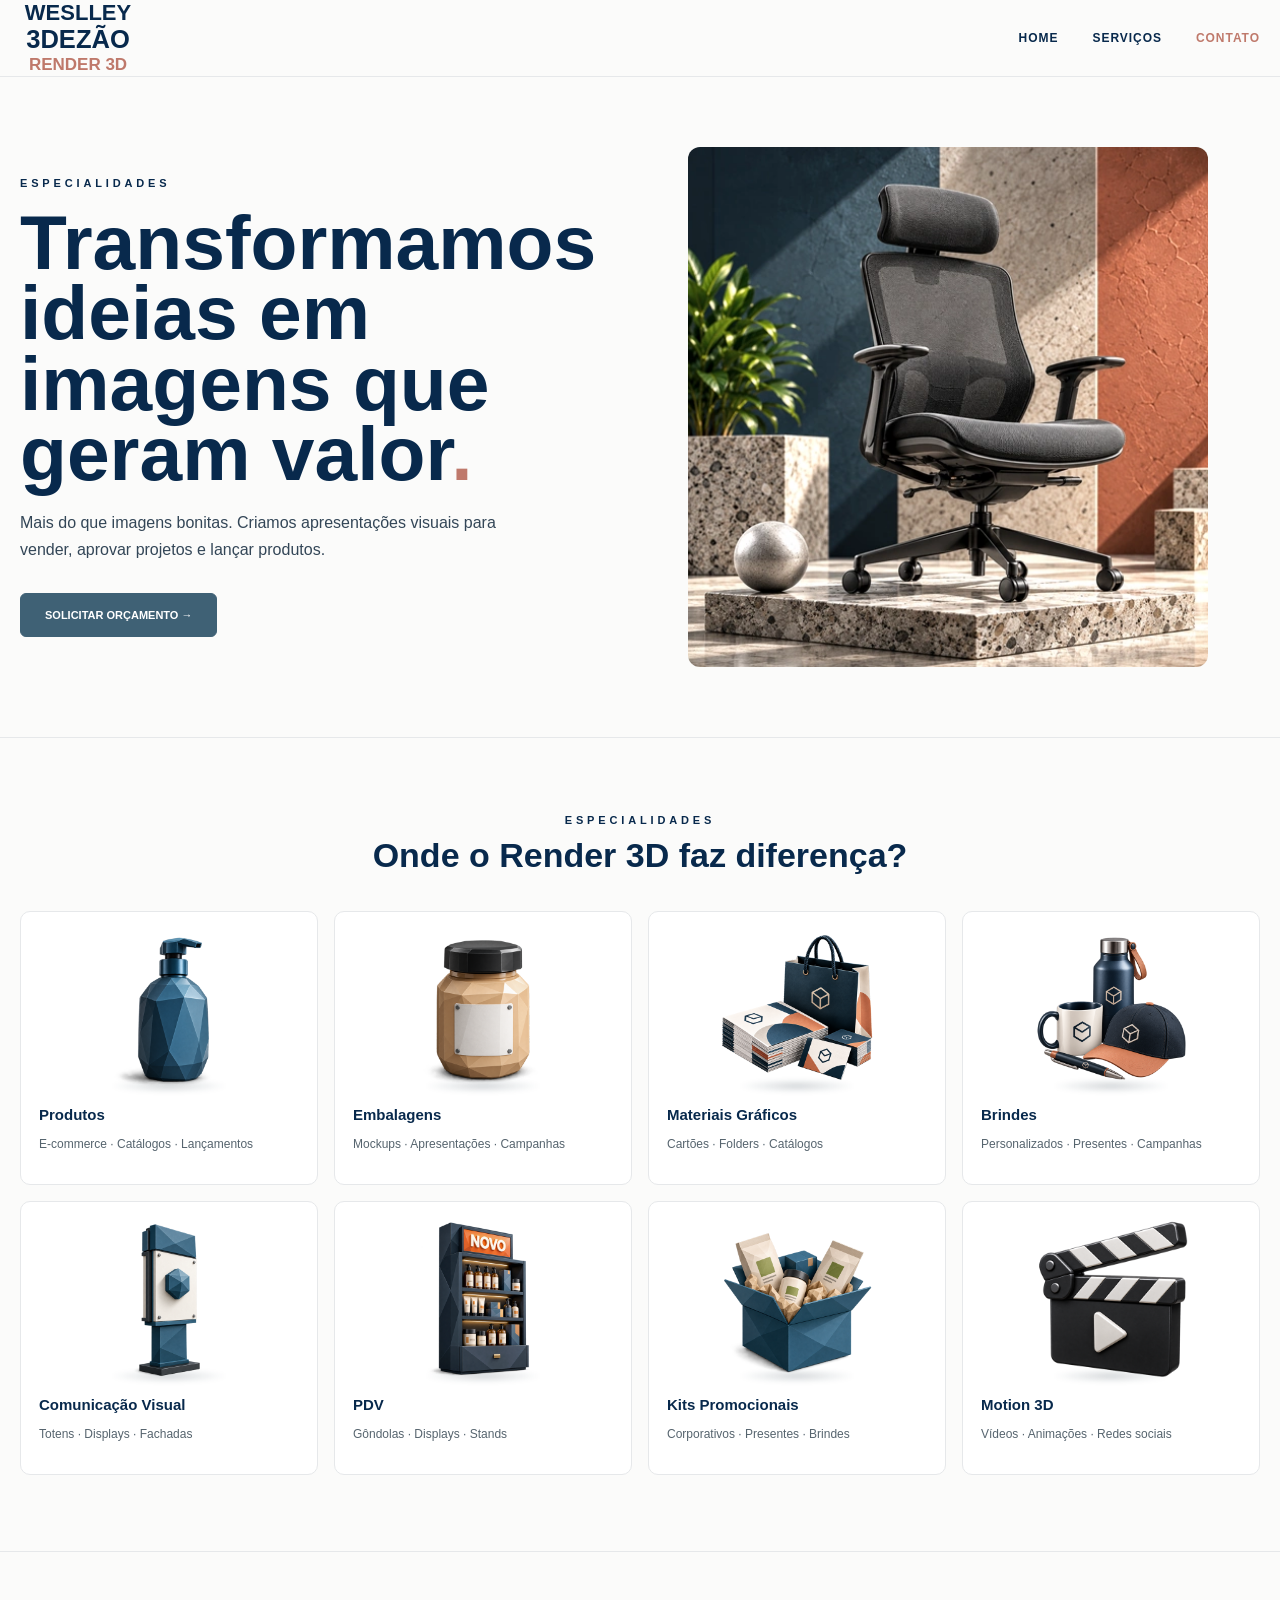
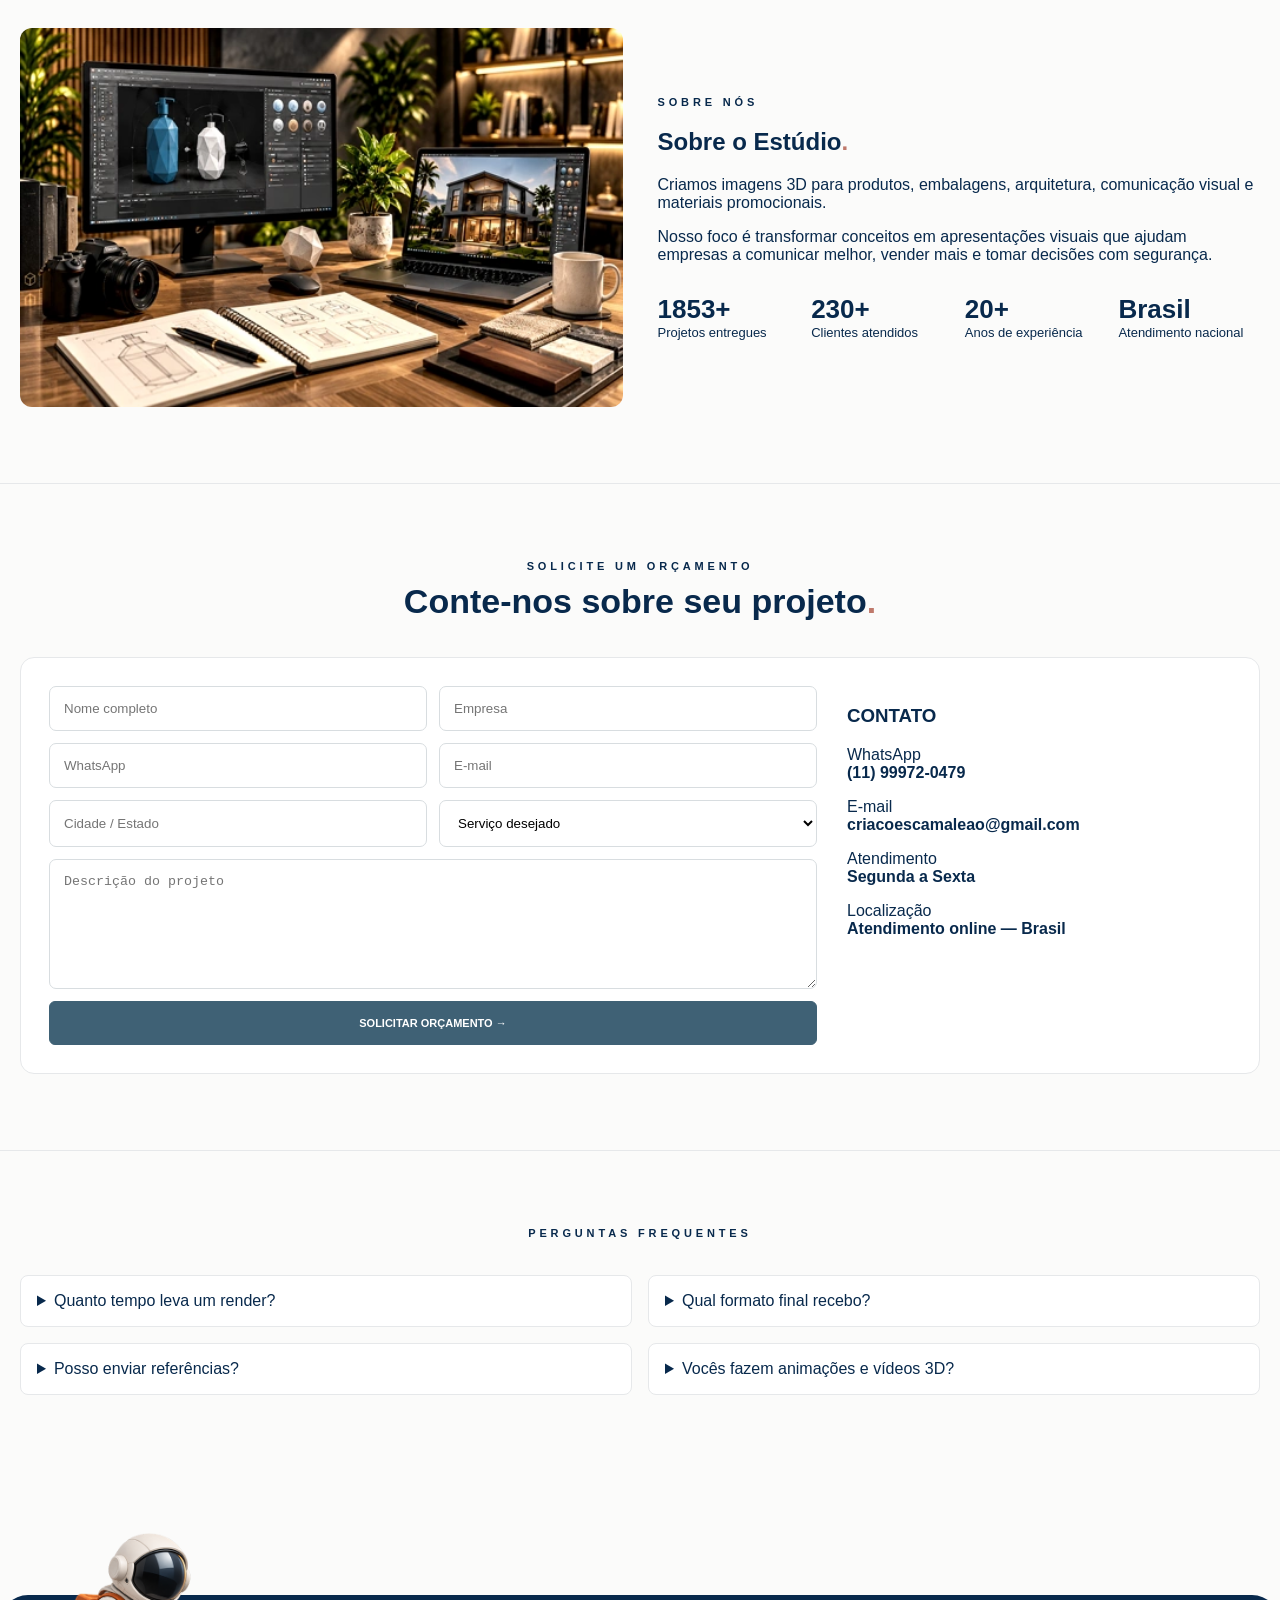
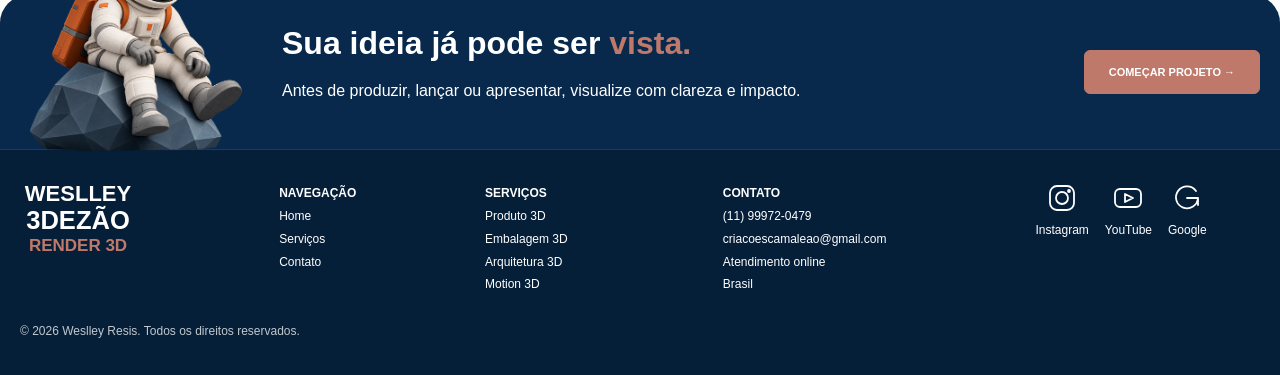
==== contato.html @ 86fa0afd "Publicação inicial - Site Weslley 3Dezão Render 3D" ====
<!doctype html><html lang='pt-BR'><head><meta charset='utf-8'><meta name='viewport' content='width=device-width,initial-scale=1'><title>Contato — Weslley 3Dezão</title><meta name='description' content='Entre em contato com o estúdio Weslley 3Dezão para solicitar orçamento e desenvolver seu projeto de visualização e render 3D.'><link rel='stylesheet' href='styles.css?v=rodape-textos-20261002'></head><body class='contact-page'><header class='header'><div class='container nav'><a class='brand' href='index.html'><span class='brand-name'>WESLLEY</span><span class='brand-name'>3DEZÃO</span><small>RENDER 3D</small></a><nav class='links'><a href='index.html'>HOME</a><a href='servicos.html'>SERVIÇOS</a><a class='active' href='contato.html'>CONTATO</a></nav></div></header><main><div class='container hero'><div><div class='eyebrow'>ESPECIALIDADES</div><h1>Transformamos ideias em imagens que geram valor<span class='accent'>.</span></h1><p>Mais do que imagens bonitas. Criamos apresentações visuais para vender, aprovar projetos e lançar produtos.</p><div class='buttons'><a class='btn primary' href='#orcamento'>SOLICITAR ORÇAMENTO →</a></div></div><div class='home-hero-image home-slideshow'><img src='assets/web/contato-cadeira.webp' width='512' height='512' alt='Render de cadeira ergonômica em estúdio' fetchpriority='high'><img src='assets/web/contato-cosmeticos.webp' width='512' height='512' alt='Composição de embalagens de cosméticos' aria-hidden='true'></div></div>
<section><div class='container'><div class='section-head'><div class='eyebrow'>ESPECIALIDADES</div><h2>Onde o Render 3D faz diferença?</h2></div><div class="grid specialties"><div class="card"><button class="service-icon-trigger" type="button" aria-label="Sobre Produtos" data-service-tip="Visualização 3D de produtos para apresentar design, materiais e detalhes antes ou depois da fabricação."><img src="assets/web/especialidades/produtos.webp" alt="" width="512" height="512" loading="lazy" decoding="async"></button><h3>Produtos</h3><p>E-commerce · Catálogos · Lançamentos</p></div><div class="card"><button class="service-icon-trigger" type="button" aria-label="Sobre Embalagens" data-service-tip="Renders realistas de caixas, frascos, rótulos e embalagens para apresentação, aprovação e divulgação."><img src="assets/web/especialidades/embalagens.webp" alt="" width="512" height="512" loading="lazy" decoding="async"></button><h3>Embalagens</h3><p>Mockups · Apresentações · Campanhas</p></div><div class="card"><button class="service-icon-trigger" type="button" aria-label="Sobre Materiais Gráficos" data-service-tip="Visualização 3D de cartões, folders, catálogos e impressos para apresentar acabamento, formato e aplicação."><img src="assets/web/especialidades/materiais-graficos.webp" alt="" width="512" height="512" loading="lazy" decoding="async"></button><h3>Materiais Gráficos</h3><p>Cartões · Folders · Catálogos</p></div><div class="card"><button class="service-icon-trigger" type="button" aria-label="Sobre Brindes" data-service-tip="Renders de brindes personalizados para visualizar produtos, personalizações e conjuntos promocionais antes da produção."><img src="assets/web/especialidades/brindes.webp" alt="" width="512" height="512" loading="lazy" decoding="async"></button><h3>Brindes</h3><p>Personalizados · Presentes · Campanhas</p></div><div class="card"><button class="service-icon-trigger" type="button" aria-label="Sobre Comunicação Visual" data-service-tip="Simulação 3D de fachadas, totens, displays e sinalização para visualizar sua aplicação no ambiente."><img src="assets/web/especialidades/comunicacao-visual.webp" alt="" width="512" height="512" loading="lazy" decoding="async"></button><h3>Comunicação Visual</h3><p>Totens · Displays · Fachadas</p></div><div class="card"><button class="service-icon-trigger" type="button" aria-label="Sobre PDV" data-service-tip="Visualização de displays, gôndolas e materiais promocionais aplicados ao ponto de venda."><img src="assets/web/especialidades/pdv.webp" alt="" width="512" height="512" loading="lazy" decoding="async"></button><h3>PDV</h3><p>Gôndolas · Displays · Stands</p></div><div class="card"><button class="service-icon-trigger" type="button" aria-label="Sobre Kits Promocionais" data-service-tip="Renders de kits e conjuntos de produtos para campanhas, presentes corporativos e ações promocionais."><img src="assets/web/especialidades/kits-promocionais.webp" alt="" width="512" height="512" loading="lazy" decoding="async"></button><h3>Kits Promocionais</h3><p>Corporativos · Presentes · Brindes</p></div><div class="card"><button class="service-icon-trigger" type="button" aria-label="Sobre Motion 3D" data-service-tip="Animações 3D para apresentar produtos, processos e ideias com movimento, ritmo e impacto visual."><img src="assets/web/especialidades/motion.webp" alt="" width="512" height="444" loading="lazy" decoding="async"></button><h3>Motion 3D</h3><p>Vídeos · Animações · Redes sociais</p></div></div></div></section>
<section id='sobre'><div class='container about'><img class='studio-photo' src='assets/web/estudio-criativo.webp' width='512' height='322' alt='Estúdio criativo com projetos 3D de produtos e arquitetura nas telas' loading="lazy" decoding="async"><div><div class='eyebrow'>SOBRE NÓS</div><h2>Sobre o Estúdio<span class='accent'>.</span></h2><p>Criamos imagens 3D para produtos, embalagens, arquitetura, comunicação visual e materiais promocionais.</p><p>Nosso foco é transformar conceitos em apresentações visuais que ajudam empresas a comunicar melhor, vender mais e tomar decisões com segurança.</p><div class='stats'><div class='stat'><strong>1853+</strong>Projetos entregues</div><div class='stat'><strong>230+</strong>Clientes atendidos</div><div class='stat'><strong>20+</strong>Anos de experiência</div><div class='stat'><strong>Brasil</strong>Atendimento nacional</div></div></div></div></section>
<!-- Reativar somente com depoimentos reais e autorizados. -->
<section id='depoimentos' hidden><div class='container'><div class='section-head'><div class='eyebrow'>DEPOIMENTOS</div><h2>O que nossos clientes dizem?</h2></div><div class='grid testimonials'><div class='card'>★★★★★<p>Depoimento provisório do cliente.</p></div><div class='card'>★★★★★<p>Depoimento provisório do cliente.</p></div><div class='card'>★★★★★<p>Depoimento provisório do cliente.</p></div></div></div></section>
<section id='orcamento'><div class='container'><div class='section-head'><div class='eyebrow'>SOLICITE UM ORÇAMENTO</div><h2>Conte-nos sobre seu projeto<span class='accent'>.</span></h2></div><div class='form-wrap'><form class='form-grid' id='quote-form' action='https://formsubmit.co/criacoescamaleao@gmail.com' method='POST' data-endpoint='https://formsubmit.co/ajax/criacoescamaleao@gmail.com' data-state='ready' aria-busy='false' ><label class='visually-hidden' for='orcamento-nome'>Nome completo</label><input id='orcamento-nome' name='nome' type='text' autocomplete='name' placeholder='Nome completo' required><label class='visually-hidden' for='orcamento-empresa'>Empresa</label><input id='orcamento-empresa' name='empresa' type='text' autocomplete='organization' placeholder='Empresa'><label class='visually-hidden' for='orcamento-whatsapp'>WhatsApp</label><input id='orcamento-whatsapp' name='whatsapp' type='tel' autocomplete='tel' placeholder='WhatsApp'><label class='visually-hidden' for='orcamento-email'>E-mail</label><input id='orcamento-email' name='email' type='email' autocomplete='email' placeholder='E-mail' required><label class='visually-hidden' for='orcamento-localidade'>Cidade / Estado</label><input id='orcamento-localidade' name='localidade' type='text' autocomplete='address-level2' placeholder='Cidade / Estado'><label class='visually-hidden' for='orcamento-servico'>Serviço desejado</label><select id='orcamento-servico' name='servico' required><option value=''>Serviço desejado</option><option>Produto 3D</option><option>Embalagem 3D</option><option>Arquitetura 3D</option><option>PDV</option></select><label class='visually-hidden' for='orcamento-descricao'>Descrição do projeto</label><textarea id='orcamento-descricao' name='descricao' required placeholder='Descrição do projeto'></textarea><input type='hidden' name='_subject' value='Solicitação de orçamento — Weslley 3Dezão'><input type='hidden' name='_template' value='table'><input type='text' name='_honey' class='form-honeypot' tabindex='-1' autocomplete='off' aria-hidden='true'><button type='submit' class='btn primary' style='grid-column:1/-1'>SOLICITAR ORÇAMENTO →</button><p id='quote-status' class='form-status' role='status' aria-live='polite' aria-atomic='true' hidden></p></form><div><h3>CONTATO</h3><p>WhatsApp<br><a href='https://wa.me/5511999720479'><b>(11) 99972-0479</b></a></p><p>E-mail<br><a href='mailto:criacoescamaleao@gmail.com'><b>criacoescamaleao@gmail.com</b></a></p><p>Atendimento<br><b>Segunda a Sexta</b></p><p>Localização<br><b>Atendimento online — Brasil</b></p></div></div></div></section>
<section><div class='container'><div class='section-head'><div class='eyebrow'>PERGUNTAS FREQUENTES</div></div><div class='grid faq'><details><summary>Quanto tempo leva um render?</summary><p>O prazo varia conforme a complexidade do projeto. Após analisarmos o material e as necessidades do trabalho, informamos o prazo de produção junto ao orçamento.</p></details><details><summary>Qual formato final recebo?</summary><p>Entregamos as imagens em alta resolução nos formatos adequados ao projeto, como PNG, JPG ou PSD. Outras resoluções e formatos podem ser definidos conforme a necessidade.</p></details><details><summary>Posso enviar referências?</summary><p>Sim. Referências, desenhos, fotos, medidas, identidade visual e exemplos do resultado desejado ajudam a orientar o projeto e tornam o processo mais preciso.</p></details><details><summary>Vocês fazem animações e vídeos 3D?</summary><p>Sim. Produzimos animações e vídeos 3D para apresentação de produtos, campanhas, lançamentos e conteúdos digitais, com escopo definido conforme cada projeto.</p></details></div></div></section><section class='footer-callout'><div class='container'><div class='cta'><img class='footer-character' src='assets/web/personagem-rodape.webp' alt='' width='512' height='493' loading="lazy" decoding="async"><div class='footer-messages'><div class='footer-message is-active'><h2>Sua ideia já pode ser <span class='accent'>vista.</span></h2><p>Antes de produzir, lançar ou apresentar, visualize com clareza e impacto.</p></div><div class='footer-message' aria-hidden='true'><h2>Do conceito ao render <span class='accent'>final.</span></h2><p>Transformamos ideias em imagens que comunicam, apresentam e valorizam seu projeto.</p></div><div class='footer-message' aria-hidden='true'><h2>Veja antes de <span class='accent'>produzir.</span></h2><p>Antecipe decisões, explore possibilidades e apresente seu projeto com clareza.</p></div><div class='footer-message' aria-hidden='true'><h2>Ideias ganham forma <span class='accent'>aqui.</span></h2><p>Do primeiro conceito à apresentação final, transformamos projetos em experiências visuais.</p></div><div class='footer-message' aria-hidden='true'><h2>Imagine. Visualize. <span class='accent'>Apresente.</span></h2><p>Criamos imagens 3D para transformar conceitos em apresentações claras e impactantes.</p></div><div class='footer-message' aria-hidden='true'><h2>Seu projeto começa a existir antes de ser <span class='accent'>produzido.</span></h2><p>Visualize cada detalhe e apresente sua ideia antes de levá-la ao mundo real.</p></div></div><a class='btn' style='background:var(--accent);border-color:var(--accent)' href='contato.html#orcamento'>COMEÇAR PROJETO →</a></div></div></section></main>
<footer class='footer'><div class='container footer-grid'><div class='brand'><span class='brand-name'>WESLLEY</span><span class='brand-name'>3DEZÃO</span><small>RENDER 3D</small></div><div><b>NAVEGAÇÃO</b><br><a href='index.html'>Home</a><br><a href='servicos.html'>Serviços</a><br><a href='contato.html'>Contato</a></div><div><b>SERVIÇOS</b><br><a href='servicos.html#render-produtos'>Produto 3D</a><br><a href='servicos.html#render-embalagens'>Embalagem 3D</a><br>Arquitetura 3D<br>Motion 3D</div><div><b>CONTATO</b><br><a href='https://wa.me/5511999720479'>(11) 99972-0479</a><br><a href='mailto:criacoescamaleao@gmail.com'>criacoescamaleao@gmail.com</a><br>Atendimento online<br>Brasil</div><div class="footer-social" aria-label="Redes sociais"><a href="https://www.instagram.com/weslley_3dezao" target="_blank" rel="noopener noreferrer"><svg viewBox="0 0 32 32" aria-hidden="true"><rect x="4" y="4" width="24" height="24" rx="7"/><circle cx="16" cy="16" r="6"/><circle cx="23" cy="9" r="1"/></svg><span>Instagram</span></a><a href="https://www.youtube.com/user/wesagnus" target="_blank" rel="noopener noreferrer"><svg viewBox="0 0 32 32" aria-hidden="true"><rect x="3" y="7" width="26" height="18" rx="5"/><path d="m13 12 8 4-8 4z"/></svg><span>YouTube</span></a><a href="https://share.google/EpX15LR1AEANfQe2D" target="_blank" rel="noopener noreferrer"><svg viewBox="0 0 32 32" aria-hidden="true"><path d="M25 9a11 11 0 1 0 2 7H16m11 0v7"/></svg><span>Google</span></a></div></div><p class='container footer-copyright'>© 2026 Weslley Resis. Todos os direitos reservados.</p></footer><script src="common.js?v=tooltips-20260924"></script><script src='home-slideshow.js?v=20261002'></script><script src='contact-form.js?v=20261002'></script><script src='footer-messages.js?v=20261002'></script></body></html>
---- styles.css ----
:root{--black:#000;--gray:#818079;--blue:#3f6175;--navy:#08294c;--accent:#bf796b;--bg:#fbfbfa;--line:#e6e8ea;--max:1240px}*{box-sizing:border-box}html{scroll-behavior:smooth}body{margin:0;font-family:Arial,Helvetica,sans-serif;color:var(--navy);background:var(--bg)}a{color:inherit;text-decoration:none}.container{width:min(var(--max),calc(100% - 40px));margin:auto}.header{position:sticky;top:0;z-index:20;background:rgba(251,251,250,.94);backdrop-filter:blur(10px);border-bottom:1px solid var(--line)}.nav{height:76px;display:flex;align-items:center;justify-content:space-between;gap:30px}.brand{font-weight:900;line-height:.86;font-size:22px}.brand small{display:block;color:var(--accent);font-size:10px;margin-top:7px}.links{display:flex;gap:34px;font-size:12px;font-weight:800;letter-spacing:.08em}.links a.active,.links a:hover{color:var(--accent)}.hero{min-height:610px;display:grid;grid-template-columns:.85fr 1.15fr;align-items:center;gap:40px;padding:70px 0}.eyebrow{font-size:11px;letter-spacing:.35em;font-weight:800}.hero h1{font-size:clamp(48px,6vw,82px);line-height:.92;margin:18px 0 20px;max-width:620px}.accent{color:var(--accent)}.hero p{max-width:520px;line-height:1.7;color:#334657}.visual{min-height:460px;border:1px dashed #ccd3d7;border-radius:40% 60% 50% 45%;display:grid;place-items:center;background:radial-gradient(circle,#fff 0 42%,#f3f5f5 75%);position:relative}.visual:after{content:'ASSET 3D PROVISÓRIO';font-size:13px;letter-spacing:.2em;color:var(--gray)}.buttons{display:flex;gap:14px;margin-top:30px}.btn{padding:15px 24px;border:1px solid var(--navy);border-radius:6px;font-size:11px;font-weight:800}.btn.primary{background:var(--blue);color:white;border-color:var(--blue)}section{padding:76px 0;border-top:1px solid var(--line)}.section-head{text-align:center;margin-bottom:36px}.section-head h2{font-size:34px;margin:10px 0}.grid{display:grid;gap:16px}.cards-6{grid-template-columns:repeat(6,1fr)}.cards-4{grid-template-columns:repeat(4,1fr)}.card{background:white;border:1px solid var(--line);border-radius:10px;padding:18px;min-height:190px}.placeholder{height:120px;border-radius:8px;background:linear-gradient(135deg,#e9ecec,#d8dfe1);display:grid;place-items:center;color:#74818a;font-size:11px}.card h3{font-size:15px;margin:15px 0 8px}.card p{font-size:12px;line-height:1.6;color:#56646e}.process{grid-template-columns:repeat(7,1fr)}.step{text-align:center}.circle{width:56px;height:56px;border-radius:50%;margin:0 auto 12px;background:#e4e8e9;display:grid;place-items:center;font-weight:900}.gallery{grid-template-columns:repeat(5,1fr)}.gallery .placeholder{height:180px}.applications{grid-template-columns:repeat(7,1fr);text-align:center}.icon{font-size:28px;margin-bottom:10px}.cta{background:var(--navy);color:white;border-radius:22px;padding:45px;display:flex;align-items:center;justify-content:space-between;gap:30px}.cta h2{font-size:34px;margin:0}.footer{background:#061f38;color:white;padding:42px 0}.footer-grid{display:grid;grid-template-columns:1.5fr repeat(3,1fr);gap:30px;font-size:12px;line-height:1.9}.service-band{display:grid;grid-template-columns:1fr 2fr;gap:18px;background:white;border:1px solid var(--line);border-radius:12px;padding:12px;margin-bottom:16px}.service-band:nth-child(even){grid-template-columns:2fr 1fr}.service-band:nth-child(even) .service-copy{order:2}.service-images{display:grid;grid-template-columns:repeat(3,1fr);gap:8px}.service-images .placeholder{height:190px}.service-copy{padding:20px}.service-copy ul{padding-left:18px;line-height:1.8;font-size:13px}.specialties{grid-template-columns:repeat(4,1fr)}.about{display:grid;grid-template-columns:1fr 1fr;gap:35px;align-items:center}.about .placeholder{height:360px}.stats{display:grid;grid-template-columns:repeat(4,1fr);gap:12px;margin-top:30px}.stat{font-size:13px}.stat strong{font-size:26px;display:block}.testimonials{grid-template-columns:repeat(3,1fr)}.form-wrap{display:grid;grid-template-columns:2fr 1fr;gap:30px;background:white;border:1px solid var(--line);border-radius:14px;padding:28px}.form-grid{display:grid;grid-template-columns:1fr 1fr;gap:12px}input,select,textarea{width:100%;padding:14px;border:1px solid #d8dde0;border-radius:7px;background:white}textarea{grid-column:1/-1;min-height:130px}.faq{grid-template-columns:1fr 1fr}.faq details{background:white;border:1px solid var(--line);padding:16px;border-radius:8px}.reference-note{background:#fff6f2;border-left:4px solid var(--accent);padding:14px 18px;margin:20px 0;font-size:13px}@media(max-width:900px){.links{gap:16px}.hero{grid-template-columns:1fr}.visual{min-height:330px}.cards-6,.cards-4,.specialties{grid-template-columns:repeat(2,1fr)}.process,.applications{grid-template-columns:repeat(4,1fr)}.gallery{grid-template-columns:repeat(2,1fr)}.service-band,.service-band:nth-child(even),.about,.form-wrap{grid-template-columns:1fr}.service-band:nth-child(even) .service-copy{order:0}.footer-grid{grid-template-columns:1fr 1fr}}@media(max-width:600px){.container{width:min(100% - 28px,var(--max))}.nav{height:auto;padding:18px 0;align-items:flex-start}.links{gap:10px;font-size:10px}.hero{padding:45px 0;min-height:auto}.hero h1{font-size:46px}.buttons{flex-direction:column}.cards-6,.cards-4,.specialties,.process,.applications,.gallery,.testimonials,.stats,.faq,.footer-grid{grid-template-columns:1fr}.service-images{grid-template-columns:1fr}.cta{align-items:flex-start;flex-direction:column}.form-grid{grid-template-columns:1fr}textarea{grid-column:auto}}

.cards-6 .category-icon{display:block;width:100%;height:140px;object-fit:contain;object-position:center;margin:0 auto}.cards-6 .card{min-width:0}

.header .brand,.footer .brand{line-height:1.08}.header .brand small,.footer .brand small{line-height:1.2}

.process .step{min-width:0}.process-icon{display:block;width:100%;max-width:150px;height:150px;object-fit:contain;margin:0 auto 16px}.process .circle{width:32px;height:32px;font-size:12px;margin-bottom:10px}
/* Shared footer: character rests on the boundary above the footer base. */
.footer-callout{margin-top:48px;padding:0;border-top:0;border-radius:28px 28px 0 0;background:var(--navy);color:white}
.footer-callout .cta{position:relative;display:grid;grid-template-columns:230px minmax(0,1fr) auto;gap:32px;align-items:center;min-height:230px;padding:30px 0;border-radius:0;background:transparent}
.footer-character{display:block;align-self:end;width:230px;height:auto;max-width:100%;margin-top:-60px;margin-bottom:-30px}
.footer-callout .cta h2{font-size:clamp(25px,2.5vw,34px)}
.footer-callout .cta p{line-height:1.6}
.footer-callout .cta>.btn{white-space:nowrap;text-align:center}
.footer{border-top:1px solid rgba(255,255,255,.12)}
@media(max-width:900px){.footer-callout .cta{grid-template-columns:180px minmax(0,1fr);gap:20px;padding:28px 0}.footer-character{width:180px;grid-row:1 / 3;margin-bottom:-28px}.footer-callout .cta>.btn{grid-column:2;justify-self:start}}
@media(max-width:600px){.footer-callout .cta{grid-template-columns:110px minmax(0,1fr);gap:16px;min-height:240px}.footer-character{width:110px;margin-top:0}.footer-callout .cta h2{font-size:24px}.footer-callout .cta p{font-size:13px}.footer-callout .cta>.btn{white-space:normal;padding:14px 16px}}
/* The banner starts at the character's neck; the head overlaps above it. */
.footer-callout{background:transparent;border-radius:0;position:relative}
.footer-callout::before{content:'';position:absolute;inset:76px 0 0;background:var(--navy);border-radius:28px 28px 0 0}
@media(max-width:900px){.footer-callout{background:transparent}.footer-callout::before{top:58px}}
@media(max-width:600px){.footer-callout{background:var(--navy);border-radius:28px 28px 0 0}.footer-callout::before{display:none}}
.footer-callout .cta>div,.footer-callout .cta>.btn{transform:translateY(38px)}
@media(max-width:900px){.footer-callout .cta>div,.footer-callout .cta>.btn{transform:translateY(24px)}}
@media(max-width:600px){.footer-callout .cta>div,.footer-callout .cta>.btn{transform:none}}

/* Seat the visible rock edge across the footer seam. */
.footer-character{transform:translateY(4px)}
.applications{gap:24px;align-items:start}.application-item{display:flex;flex-direction:column;align-items:center;text-align:center;gap:16px;min-width:0}.application-icon{display:block;width:42px;height:42px;flex:none}.application-item span{font-size:14px;line-height:1.5}
@media(max-width:600px){.applications{grid-template-columns:repeat(2,minmax(0,1fr));gap:30px 16px}.application-item:last-child{grid-column:1/-1}.application-icon{width:38px;height:38px}}
.render-benefits{padding:36px 0 0;border-top:0}.benefits-panel{display:grid;grid-template-columns:1.05fr repeat(3,1fr);gap:0;background:linear-gradient(120deg,#f0f1f2,#f8f8f7);border-radius:14px;padding:36px 28px;align-items:stretch}.benefits-panel>h2{font-size:30px;line-height:1.2;margin:0;padding:12px 24px 12px 6px;align-self:center}.benefit{display:flex;align-items:flex-start;gap:16px;border-left:1px solid #d7dde1;padding:0 24px}.benefit-icon{width:42px;height:42px;flex:none}.benefit h3{font-size:14px;margin:13px 0 22px;line-height:1.3}.benefit ul{list-style:none;margin:0;padding:0}.benefit li{font-size:12px;line-height:1.6;margin:0 0 9px;padding-left:18px;position:relative;color:#334657}.benefit li:before{content:'✓';position:absolute;left:0;color:var(--accent);font-weight:bold}
@media(max-width:1100px){.benefits-panel{padding:28px 18px}.benefit{padding:0 16px;gap:10px}.benefit-icon{width:34px;height:34px}.benefits-panel>h2{font-size:26px}.benefit h3{margin-top:8px}}
@media(max-width:900px){.benefits-panel{grid-template-columns:repeat(2,minmax(0,1fr));gap:28px 0}.benefit:nth-child(3){border-left:0}.benefits-panel>h2{padding-left:16px}}
@media(max-width:600px){.benefits-panel{grid-template-columns:1fr;padding:24px;gap:20px}.benefits-panel>h2{padding:0}.benefit,.benefit:nth-child(3){border-left:0;border-top:1px solid #d7dde1;padding:20px 0 0}.benefit{gap:18px}.benefit h3{margin-bottom:14px}}
/* Soft contact shadows beneath the category illustrations. */
#categorias .category-visual{position:relative;height:140px;isolation:isolate}
#categorias .category-visual::before{content:'';position:absolute;z-index:-1;left:50%;bottom:-2px;transform:translateX(-50%);width:64%;max-width:108px;height:13px;border-radius:50%;background:radial-gradient(ellipse,rgba(8,29,44,.19) 0%,rgba(8,29,44,.09) 38%,rgba(8,29,44,0) 72%);filter:blur(2px);pointer-events:none}
#categorias .category-icon{position:relative;object-position:center bottom}

.specialties .specialty-image{display:block;width:100%;height:160px;object-fit:contain;margin:0 auto 18px}.specialties .card{min-width:0}

.backstage-gallery .backstage-image{display:block;min-width:0;border-radius:8px;overflow:hidden}.backstage-gallery img{display:block;width:100%;height:auto;aspect-ratio:1;object-fit:contain}.backstage-image:focus-visible{outline:3px solid var(--accent);outline-offset:4px}
/* Centered typographic brand, consistent across the three pages. */
.header .brand,.footer .brand{width:116px;text-align:center;line-height:1.12;justify-self:start;flex-shrink:0}
.header .brand small,.footer .brand small{font-size:10px;letter-spacing:.32em;text-indent:.32em;line-height:1.3;margin-top:6px;white-space:nowrap}
.service-showcase{display:grid;grid-template-columns:260px minmax(0,1fr);gap:28px;padding:28px;background:#fff;border:1px solid var(--line);border-radius:14px;margin-bottom:24px;scroll-margin-top:100px}
.showcase-sidebar h2{font-size:24px;line-height:1.2;margin:12px 0 14px}.showcase-icon{display:block;width:116px;height:116px;object-fit:contain;margin:0 auto 16px}
.service-options{display:grid;gap:3px}.service-options button{font:inherit;font-size:13px;text-align:left;color:#56646e;border:0;border-left:3px solid transparent;background:transparent;padding:9px 10px;border-radius:0 5px 5px 0;cursor:pointer;min-height:38px}
.service-options button:hover{background:#f3f5f6;color:var(--navy)}.service-options button[aria-pressed=true]{font-size:15px;font-weight:700;color:var(--navy);border-left-color:var(--accent);background:#f4f0ee}
.showcase-body{min-width:0;align-self:center}.selected-title{font-size:24px;margin:0 0 8px}.selected-description{color:#56646e;font-size:14px;line-height:1.6;margin:0 0 22px}
.sample-grid{display:grid;grid-template-columns:repeat(3,minmax(0,1fr));gap:14px}.sample-grid figure{margin:0;min-width:0}.sample-button{padding:0;border:0;background:none;width:100%;display:block;cursor:zoom-in;border-radius:8px;overflow:hidden}
.sample-frame{display:grid;place-items:center;position:relative;width:100%;aspect-ratio:1;background:#f1f1ef;overflow:hidden}.sample-crop{display:block;position:relative;overflow:hidden}.sample-crop img{position:absolute;display:block;max-width:none;height:auto}.standalone-sample{display:block;width:100%;height:100%;object-fit:contain}
.sample-grid figcaption{padding:13px 2px;font-size:12px;line-height:1.5}.sample-grid figcaption strong{display:block;color:var(--navy);font-size:13px;margin-bottom:4px}.sample-grid figcaption span{display:block;color:#56646e}
.service-options button:focus-visible,.sample-button:focus-visible,.dialog-close:focus-visible{outline:3px solid var(--accent);outline-offset:3px}
.sample-dialog{width:min(560px,calc(100vw - 28px));max-height:calc(100dvh - 28px);padding:24px;border:0;border-radius:14px;color:var(--navy);overflow:auto;box-shadow:0 24px 80px #0005}.sample-dialog::backdrop{background:rgba(3,15,26,.78);backdrop-filter:blur(4px)}.dialog-image{width:512px;max-width:100%;margin:auto}.dialog-close{position:sticky;top:0;float:right;z-index:2;width:34px;height:34px;margin:-12px -12px -22px 0;padding:0;border:1px solid #d7dde1;border-radius:50%;background:white;color:var(--navy);font-size:26px;cursor:pointer}.sample-dialog h2{font-size:19px;margin:18px 0 6px}.dialog-description{margin:0;font-size:14px;color:#56646e}.sample-open{overflow:hidden}
@media(max-width:1000px){.service-showcase{grid-template-columns:220px minmax(0,1fr);gap:20px;padding:20px}.sample-grid{gap:10px}}
@media(max-width:760px){.service-showcase{grid-template-columns:1fr}.showcase-sidebar{display:grid;grid-template-columns:1fr 90px;gap:0 12px}.showcase-sidebar .eyebrow,.showcase-sidebar h2{grid-column:1}.showcase-icon{grid-column:2;grid-row:1/3;width:90px;height:90px;margin:0}.service-options{grid-column:1/-1;grid-template-columns:repeat(2,minmax(0,1fr));margin-top:12px}.sample-grid{grid-template-columns:repeat(3,minmax(0,1fr))}.selected-title{font-size:21px}}
@media(max-width:480px){.sample-grid{grid-template-columns:1fr}.service-options button{font-size:12px}.service-options button[aria-pressed=true]{font-size:13px}.sample-dialog{padding:16px}}
/* Shared rows align the category controls with the photographs. */
.service-icon-trigger{display:block;position:relative;isolation:isolate;width:100%;height:140px;padding:0;border:0;background:transparent;cursor:pointer;margin:0 auto 16px}
.specialties .service-icon-trigger{height:160px}
.service-icon-trigger img{display:block;width:100%;height:100%;object-fit:contain;object-position:center bottom}
.service-icon-trigger::before{content:'';position:absolute;z-index:-1;left:50%;bottom:-3px;transform:translateX(-50%);width:64%;max-width:116px;height:14px;border-radius:50%;background:radial-gradient(ellipse,rgba(8,29,44,.18),rgba(8,29,44,.07) 40%,transparent 72%);filter:blur(2px)}
.service-icon-trigger:focus-visible{outline:2px solid var(--accent);outline-offset:5px;border-radius:5px}
.service-tooltip{position:fixed;z-index:100;width:280px;max-width:calc(100vw - 24px);padding:14px 16px;border-radius:10px;background:var(--navy);color:#fff;font-size:13px;line-height:1.55;box-shadow:0 8px 25px #08294c26}
.service-tooltip[hidden]{display:none}
.service-tooltip::after{content:'';position:absolute;left:var(--tip-arrow);width:10px;height:10px;background:var(--navy);transform:translateX(-50%) rotate(45deg)}
.service-tooltip[data-side=above]::after{bottom:-5px}.service-tooltip[data-side=below]::after{top:-5px}
.sample-pending{display:block;aspect-ratio:1;background:linear-gradient(135deg,#f5f6f6,#edf0f1)}
.samples-pending-note{grid-column:1/-1;text-align:center;color:#56646e;font-size:13px;margin:0;padding:8px}
.selected-description:empty{display:none}
@media(max-width:480px){.sample-pending:not(:first-child){display:none}}
.service-showcase{grid-template-columns:220px minmax(0,1fr);gap:20px 28px;align-items:start}
.service-showcase>.showcase-icon{grid-column:1;grid-row:1;width:104px;height:104px;margin:0 auto;align-self:center;object-fit:contain}
.showcase-heading{grid-column:2;grid-row:1;align-self:center;min-width:0}
.showcase-heading h2{font-size:24px;line-height:1.2;margin:0 0 8px}
.showcase-heading .selected-title{font-size:19px;line-height:1.3;margin:0 0 5px}
.showcase-heading .selected-description{margin:0;font-size:13px;line-height:1.5}
.service-showcase>.service-options{grid-column:1;grid-row:2;margin:0;gap:2px}
.service-options button{min-height:30px;padding:6px 10px;line-height:1.3}
.service-options button[aria-pressed=true]{font-size:14px}
.service-showcase>.sample-grid{grid-column:2;grid-row:2}
.sample-button{border:0;border-radius:0;box-shadow:none}
.sample-frame{background:transparent}
.sample-grid figcaption{text-align:center;padding:12px 4px}
@media(max-width:1000px){.service-showcase{grid-template-columns:190px minmax(0,1fr);gap:18px}.service-options button{font-size:12px}.service-options button[aria-pressed=true]{font-size:13px}}
@media(max-width:760px){.service-showcase{grid-template-columns:80px minmax(0,1fr);gap:18px 14px}.service-showcase>.showcase-icon{width:80px;height:80px}.showcase-heading h2{font-size:21px}.showcase-heading .selected-title{font-size:17px}.service-showcase>.service-options{grid-column:1/-1;grid-row:2;grid-template-columns:repeat(2,minmax(0,1fr))}.service-showcase>.sample-grid{grid-column:1/-1;grid-row:3}.service-options button{min-height:38px}}

/* Compact service sample selectors. */
.service-showcase>.service-options{gap:1px}.service-showcase .service-options button{min-height:26px;padding:4px 10px;line-height:1.2}@media(max-width:760px){.service-showcase .service-options button{min-height:34px;padding:6px 10px}}
/* Official services hero: a fluid 1054:628 desktop composition. */
.services-hero{aspect-ratio:1054/535;display:grid;grid-template-columns:1fr 1fr;align-items:center;gap:2%;padding:0;position:relative}
.services-hero-copy{position:relative;z-index:2;min-width:0}
.services-hero-copy{transform:scale(1.15);transform-origin:left center}
.services-hero-art{transform:scale(1.15);transform-origin:right center}
.services-hero-copy h1{font-size:clamp(32px,3.65vw,50px);font-weight:700;line-height:1.02;letter-spacing:-.04em;margin:26px 0;}
.services-hero-copy h1 span{color:#bf796b;white-space:nowrap}
.services-hero-copy p{font-size:19px;line-height:1.5;color:#08294c;margin:0;}
.services-hero-copy .buttons{margin-top:32px}
.services-hero-copy .btn{display:inline-block;white-space:nowrap}
.services-hero-art{position:relative;isolation:isolate;width:100%;aspect-ratio:612/628;min-width:0}
.hero-original-bottles{position:relative;display:block;width:100%;height:auto;object-fit:contain;z-index:2;animation:official-product-entry .9s cubic-bezier(.2,.75,.2,1) both}
.hero-organic{position:absolute;z-index:0;pointer-events:none}
.organic-blue{left:0;top:20%;width:78%;height:53%;background:#3f6175;opacity:.14;border-radius:48% 52% 41% 59% / 46% 38% 62% 54%;animation:official-wiggle-blue 13s ease-in-out infinite}
.organic-clay{right:0;top:14%;width:56%;height:58%;background:#bf796b;opacity:.13;border-radius:52% 48% 57% 43% / 41% 59% 41% 59%;animation:official-wiggle-clay 17s ease-in-out infinite}
@keyframes official-wiggle-blue{0%,100%{transform:translate(0,0) rotate(-4deg)}50%{transform:translate(14px,-12px) rotate(-1.5deg) scale(1.008)}}
@keyframes official-wiggle-clay{0%,100%{transform:translate(0,0) rotate(5deg)}50%{transform:translate(-12px,14px) rotate(2.5deg) scale(.995)}}
@keyframes official-product-entry{from{opacity:0;transform:translateY(6px)}to{opacity:1;transform:translateY(0)}}
#processo{scroll-margin-top:96px}
@media(max-width:900px){.services-hero{gap:2%;padding:12px 0}.services-hero-copy h1{font-size:clamp(25px,3.7vw,34px)}.services-hero-copy p{font-size:16px}.services-hero-copy .eyebrow{font-size:10px;letter-spacing:.25em}}
@media(max-width:600px){.services-hero{aspect-ratio:auto;grid-template-columns:1fr;gap:12px;padding:42px 0 20px}.services-hero-copy h1{font-size:clamp(29px,7.9vw,44px);margin:24px 0}.services-hero-copy p{font-size:17px}.services-hero-copy .buttons{align-items:flex-start;margin-top:26px}.services-hero-art{max-width:460px;margin:0 auto}.services-hero-copy h1 span{white-space:normal}}
@media(prefers-reduced-motion:reduce){.hero-original-bottles,.hero-organic{animation:none}}
@media(max-width:600px){.services-hero{padding:30px 0 8px;gap:0}.services-hero-copy,.services-hero-art{transform:none}}
.official-carousel{display:grid;grid-template-columns:minmax(0,1fr);position:relative}
.official-slide{grid-area:1/1;width:100%;opacity:0;visibility:hidden;pointer-events:none;transition:opacity .7s ease,visibility .7s}
.official-slide.is-active{opacity:1;visibility:visible;pointer-events:auto}
.official-slide .hero-original-bottles{animation:none}
.official-slide.is-active .hero-original-bottles{animation:official-product-entry .9s cubic-bezier(.2,.75,.2,1) both}
.official-slide .hero-organic{animation-play-state:paused}
.official-slide.is-active .hero-organic{animation-play-state:running}
.mugs-slide .organic-blue{left:2%;top:16%;width:57%;height:62%;border-radius:49% 51% 42% 58% / 56% 45% 55% 44%;animation:mug-blue-wiggle 14s ease-in-out infinite}
.mugs-slide .organic-clay{right:0;top:19%;width:59%;height:59%;border-radius:58% 42% 47% 53% / 43% 56% 44% 57%;animation:mug-clay-wiggle 19s ease-in-out infinite}
@keyframes mug-blue-wiggle{0%,100%{transform:translate(0,0) rotate(-.7deg)}50%{transform:translate(14px,-12px) rotate(1.8deg)}}
@keyframes mug-clay-wiggle{0%,100%{transform:translate(0,0) rotate(.8deg)}50%{transform:translate(-12px,14px) rotate(-1.7deg)}}
.official-controls{position:absolute;bottom:14px;left:0;display:flex;align-items:center;gap:10px;z-index:3}
.official-controls button{width:9px;height:9px;border:1px solid #818079;border-radius:50%;background:transparent;padding:0;cursor:pointer}
.official-controls button[aria-pressed=true]{background:#08294c;border-color:#08294c}
.official-controls .official-pause{width:auto;height:auto;border:0;border-radius:3px;padding:5px 8px;color:#818079;font:11px Arial}
.official-controls button:focus-visible{outline:2px solid #08294c;outline-offset:4px}
@media(max-width:600px){.official-slide{padding-bottom:35px}}
@media(prefers-reduced-motion:reduce){.official-slide{transition:none}.official-slide.is-active .hero-original-bottles,.mugs-slide .hero-organic{animation:none}}

/* Banner 03: composição original no mesmo gabarito oficial. */
.scene-slide .organic-blue{left:1%;top:29%;width:68%;height:46%;border-radius:48% 52% 43% 57% / 53% 44% 56% 47%;animation:mug-blue-wiggle 16s ease-in-out infinite}
.scene-slide .organic-clay{right:0;top:24%;width:61%;height:49%;border-radius:57% 43% 54% 46% / 44% 57% 43% 56%;animation:mug-clay-wiggle 21s ease-in-out infinite}
@media(prefers-reduced-motion:reduce){.scene-slide .hero-organic{animation:none}}
.scene-slide .hero-original-bottles{width:86%;margin:7% auto}

.sample-button .standalone-sample.sample-fill{object-fit:cover;object-position:center}

.home-hero-image{min-width:0;display:flex;justify-content:center;align-items:center}.home-hero-image img{display:block;width:100%;max-width:520px;height:auto;object-fit:contain;border-radius:12px}

/* Marca tipográfica compartilhada pelo cabeçalho e rodapé. */
.brand{display:inline-flex;flex-direction:column;align-items:stretch;width:max-content;line-height:1;font-family:Arial,Helvetica,sans-serif;font-size:22px;font-weight:900;letter-spacing:0}
.brand .brand-name{display:block;text-align:center}
.brand .brand-name:nth-child(2){font-size:1.16em;line-height:1.05}
.brand small{font-size:17px;line-height:1.1;letter-spacing:0;margin-top:3px;text-align:center;color:var(--accent);font-weight:900}
.home-slideshow{display:grid;grid-template-columns:minmax(0,1fr);width:100%;max-width:520px;margin-inline:auto;isolation:isolate}
.home-slideshow img{grid-area:1/1;opacity:0;transition:opacity .8s ease;pointer-events:none}
.home-slideshow img:first-child,.home-slideshow img.is-active{opacity:1}
.home-slideshow.is-ready img:not(.is-active){opacity:0}
@media(prefers-reduced-motion:reduce){.home-slideshow img{transition:none}}
.header .brand small,.footer .brand small{font-size:17px;line-height:1.1;letter-spacing:0;text-indent:0;margin-top:3px}

.portfolio-slideshow{display:grid;grid-template-columns:minmax(0,1fr);aspect-ratio:1;overflow:hidden;border-radius:8px;background:#eef0ef;min-width:0}
.portfolio-slideshow img{grid-area:1/1;display:block;width:100%;height:100%;min-height:0;object-fit:contain;opacity:0;transition:opacity .8s ease}
.portfolio-slideshow img.is-active{opacity:1}
@media(prefers-reduced-motion:reduce){.portfolio-slideshow img{transition:none}}

.studio-photo{display:block;width:100%;height:auto;object-fit:contain;border-radius:12px;align-self:center}
.footer-social{display:flex;gap:22px;margin-top:18px}.footer-social a{display:flex;flex-direction:column;align-items:center;gap:5px}.footer-social svg{width:32px;height:32px;fill:none;stroke:currentColor;stroke-width:1.8;stroke-linecap:round;stroke-linejoin:round}.footer-social a:hover{color:var(--accent)}.footer-social a:focus-visible{outline:2px solid var(--accent);outline-offset:5px}

.footer-grid>div{min-width:0}.footer-grid a[href^="mailto:"],.form-wrap a[href^="mailto:"]{overflow-wrap:anywhere}

/* Rodapé compacto: cinco colunas alinhadas pelo topo. */
.footer{padding:32px 0}
.footer-grid{grid-template-columns:1.1fr .85fr 1fr 1.35fr 1.05fr;gap:24px;align-items:start}
.footer-grid>.footer-social{margin-top:0;gap:16px;justify-content:flex-start;align-items:flex-start}
@media(max-width:900px){.footer-grid{grid-template-columns:repeat(3,minmax(0,1fr));gap:26px}.footer-grid>.footer-social{align-self:start}}
@media(max-width:600px){.footer-grid{grid-template-columns:repeat(2,minmax(0,1fr));gap:24px 18px}.footer-grid>.brand{grid-column:1/-1}.footer-grid>.footer-social{grid-column:1/-1}}

/* Correções técnicas sem alteração da composição aprovada. */
.visually-hidden{position:absolute;width:1px;height:1px;padding:0;margin:-1px;overflow:hidden;clip-path:inset(50%);white-space:nowrap;border:0}
@media(max-width:320px){.nav{gap:8px}.links{min-width:0;flex-wrap:wrap;justify-content:flex-end;gap:8px}.contact-page .hero{grid-template-columns:minmax(0,1fr)}.contact-page .hero>div{min-width:0}.contact-page .hero h1{font-size:36px;overflow-wrap:anywhere}}
.official-controls button[data-banner]{position:relative}
.official-controls button[data-banner]::after{content:'';position:absolute;left:-6px;right:-6px;top:-18.5px;bottom:-18.5px}
@media(prefers-reduced-motion:reduce){html{scroll-behavior:auto}*,*::before,*::after{animation:none!important;transition:none!important;scroll-behavior:auto!important}}

/* Estados funcionais, sem ocupar espaço quando inativos. */
#depoimentos[hidden],.service-showcase[hidden],.catalog-status[hidden],.form-status[hidden],.form-honeypot{display:none}
.form-status{grid-column:1/-1;margin:0;color:var(--navy);font-size:13px;line-height:1.6}
#quote-form[data-state=error] .form-status{color:#8b3528}
#quote-form button:disabled{cursor:wait}
.catalog-status{padding:18px;border:1px solid var(--line);border-radius:10px;background:white;font-size:14px;line-height:1.6}
.catalog-status a{text-decoration:underline}

/* Mensagens sobrepostas reservam a altura do maior texto em cada largura. */
.footer-messages{display:grid;grid-template-columns:minmax(0,1fr);min-width:0}
.footer-message{grid-area:1/1;align-self:center;opacity:0;visibility:hidden;transition:opacity .55s ease,visibility .55s;pointer-events:none}
.footer-message.is-active{opacity:1;visibility:visible;pointer-events:auto}
.footer-copyright{margin-top:24px;margin-bottom:0;font-size:12px;line-height:1.9;color:inherit;opacity:.75}
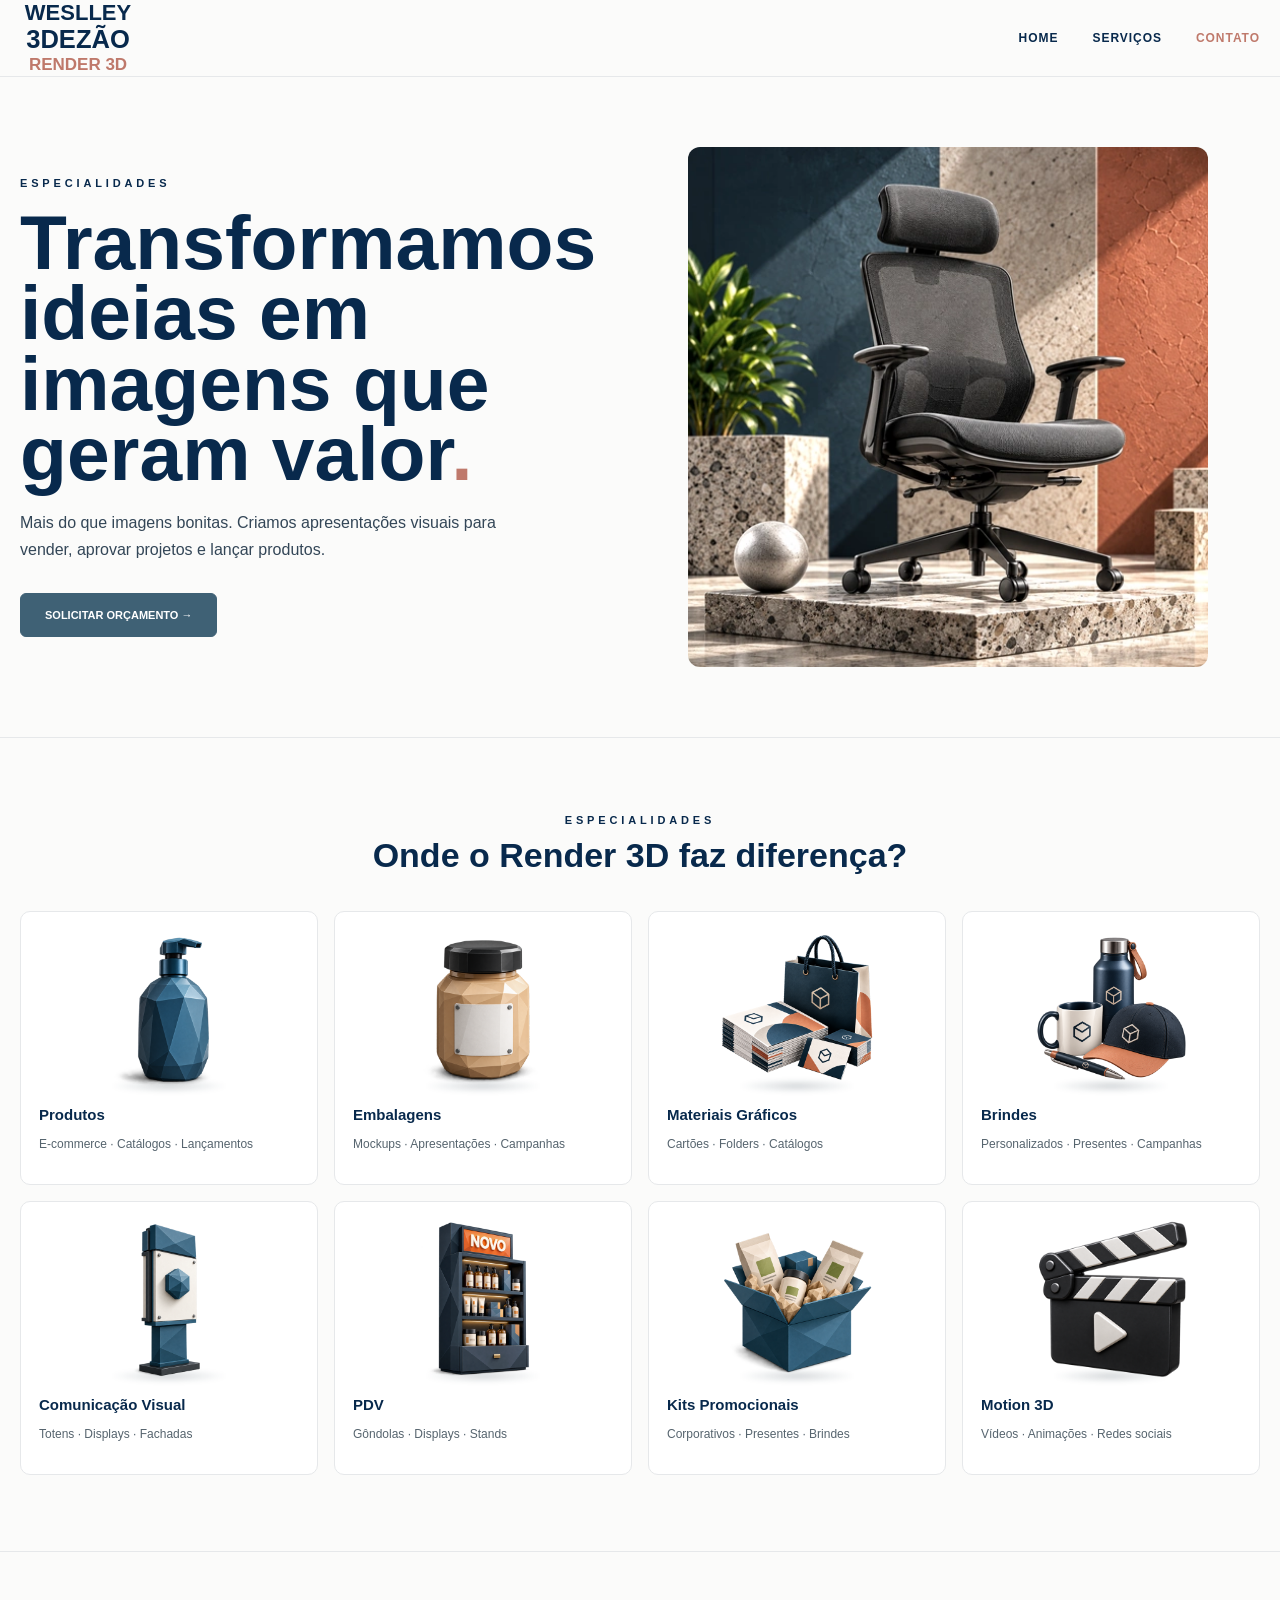
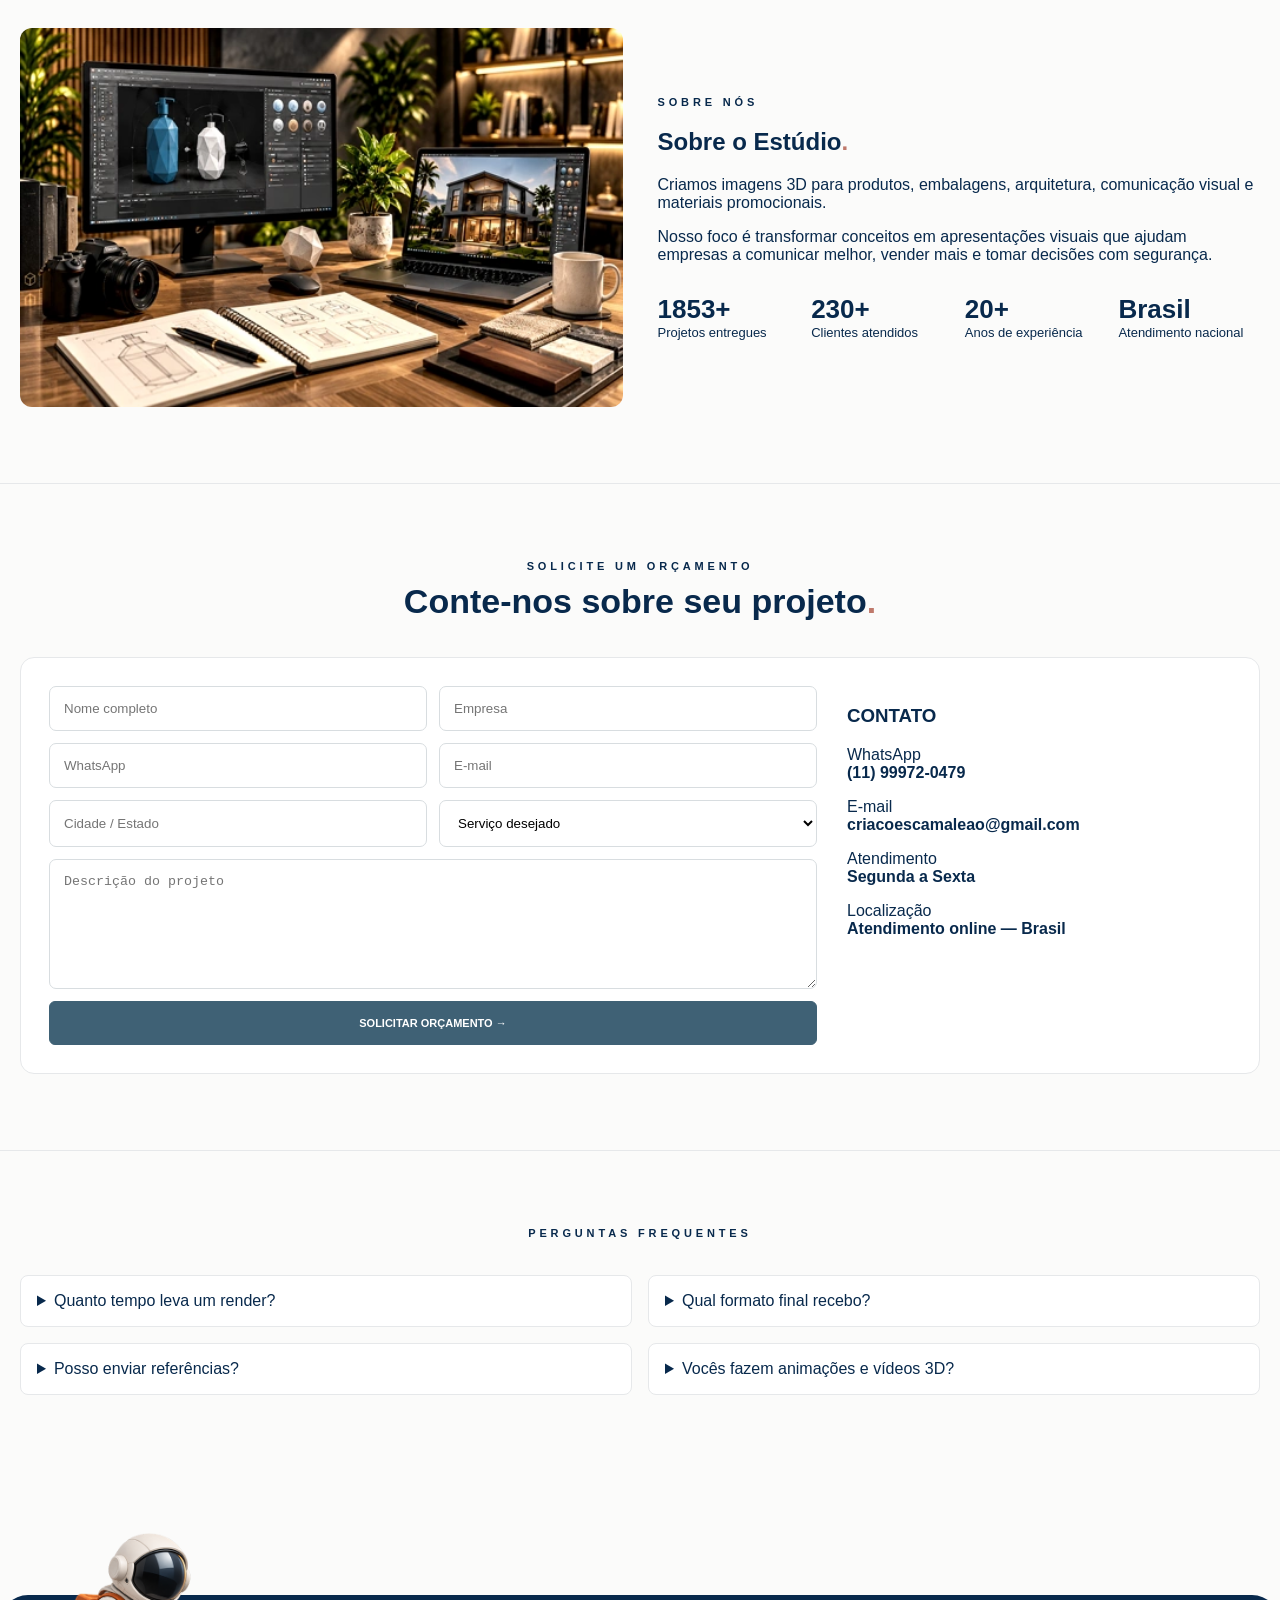
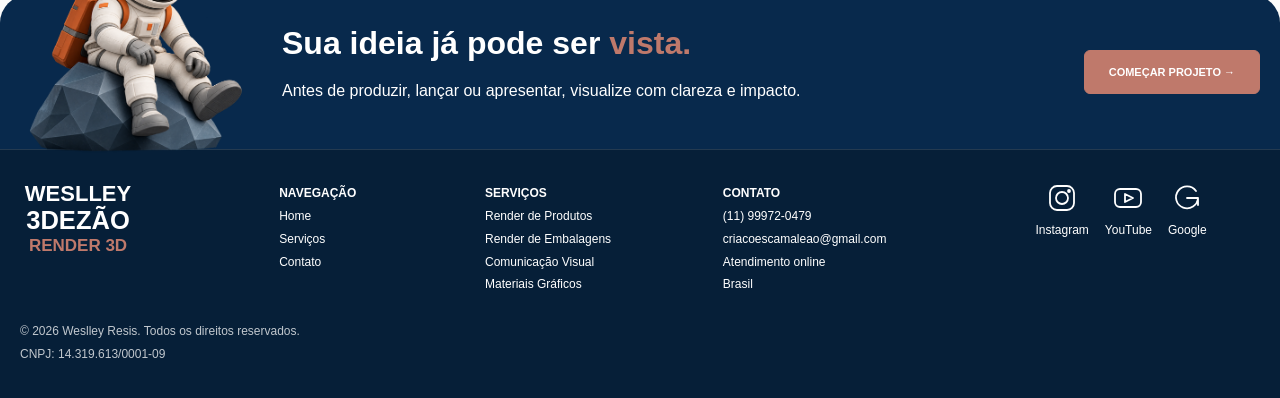
==== commit 59bc7ae9: "Prepara Formspree, tooltips de processo e rodapé para revisão" ====
--- a/contato.html
+++ b/contato.html
@@ -1,8 +1,26 @@
-<!doctype html><html lang='pt-BR'><head><meta charset='utf-8'><meta name='viewport' content='width=device-width,initial-scale=1'><title>Contato — Weslley 3Dezão</title><meta name='description' content='Entre em contato com o estúdio Weslley 3Dezão para solicitar orçamento e desenvolver seu projeto de visualização e render 3D.'><link rel='stylesheet' href='styles.css?v=rodape-textos-20261002'></head><body class='contact-page'><header class='header'><div class='container nav'><a class='brand' href='index.html'><span class='brand-name'>WESLLEY</span><span class='brand-name'>3DEZÃO</span><small>RENDER 3D</small></a><nav class='links'><a href='index.html'>HOME</a><a href='servicos.html'>SERVIÇOS</a><a class='active' href='contato.html'>CONTATO</a></nav></div></header><main><div class='container hero'><div><div class='eyebrow'>ESPECIALIDADES</div><h1>Transformamos ideias em imagens que geram valor<span class='accent'>.</span></h1><p>Mais do que imagens bonitas. Criamos apresentações visuais para vender, aprovar projetos e lançar produtos.</p><div class='buttons'><a class='btn primary' href='#orcamento'>SOLICITAR ORÇAMENTO →</a></div></div><div class='home-hero-image home-slideshow'><img src='assets/web/contato-cadeira.webp' width='512' height='512' alt='Render de cadeira ergonômica em estúdio' fetchpriority='high'><img src='assets/web/contato-cosmeticos.webp' width='512' height='512' alt='Composição de embalagens de cosméticos' aria-hidden='true'></div></div>
+<!doctype html><html lang='pt-BR'><head><meta charset='utf-8'><meta name='viewport' content='width=device-width,initial-scale=1'><title>Contato — Weslley 3Dezão</title><meta name='description' content='Entre em contato com o estúdio Weslley 3Dezão para solicitar orçamento e desenvolver seu projeto de visualização e render 3D.'><link rel='stylesheet' href='styles.css?v=revisao-20261023'>
+<link rel="canonical" href="https://weslleyre.github.io/weslley-3dezao-render-3d/contato.html">
+<meta property="og:title" content="Contato — Weslley 3Dezão">
+<meta property="og:description" content="Entre em contato com o estúdio Weslley 3Dezão para solicitar orçamento e desenvolver seu projeto de visualização e render 3D.">
+<meta property="og:url" content="https://weslleyre.github.io/weslley-3dezao-render-3d/contato.html">
+<meta property="og:type" content="website">
+<meta property="og:site_name" content="Weslley 3Dezão — Render 3D">
+<meta property="og:locale" content="pt_BR">
+<meta property="og:image" content="https://weslleyre.github.io/weslley-3dezao-render-3d/assets/web/home-nexo-dispositivos-1040.webp">
+<meta property="og:image:type" content="image/webp">
+<meta property="og:image:width" content="1040">
+<meta property="og:image:height" content="1040">
+<meta property="og:image:alt" content="Render de poltrona apresentado em notebook, tablet e celular">
+<meta name="twitter:card" content="summary_large_image">
+<meta name="twitter:title" content="Contato — Weslley 3Dezão">
+<meta name="twitter:description" content="Entre em contato com o estúdio Weslley 3Dezão para solicitar orçamento e desenvolver seu projeto de visualização e render 3D.">
+<meta name="twitter:image" content="https://weslleyre.github.io/weslley-3dezao-render-3d/assets/web/home-nexo-dispositivos-1040.webp">
+<meta name="twitter:image:alt" content="Render de poltrona apresentado em notebook, tablet e celular">
+</head><body class='contact-page'><header class='header'><div class='container nav'><a class='brand' href='index.html'><span class='brand-name'>WESLLEY</span><span class='brand-name'>3DEZÃO</span><small>RENDER 3D</small></a><nav class='links'><a href='index.html'>HOME</a><a href='servicos.html'>SERVIÇOS</a><a class='active' href='contato.html'>CONTATO</a></nav></div></header><main><div class='container hero'><div><div class='eyebrow'>ESPECIALIDADES</div><h1>Transformamos ideias em imagens que geram valor<span class='accent'>.</span></h1><p>Mais do que imagens bonitas. Criamos apresentações visuais para vender, aprovar projetos e lançar produtos.</p><div class='buttons'><a class='btn primary' href='#orcamento'>SOLICITAR ORÇAMENTO →</a></div></div><div class='home-hero-image home-slideshow'><img src='assets/web/contato-cadeira.webp' width='512' height='512' alt='Render de cadeira ergonômica em estúdio' fetchpriority='high'><img src='assets/web/contato-cosmeticos.webp' width='512' height='512' alt='Composição de embalagens de cosméticos' aria-hidden='true'></div></div>
 <section><div class='container'><div class='section-head'><div class='eyebrow'>ESPECIALIDADES</div><h2>Onde o Render 3D faz diferença?</h2></div><div class="grid specialties"><div class="card"><button class="service-icon-trigger" type="button" aria-label="Sobre Produtos" data-service-tip="Visualização 3D de produtos para apresentar design, materiais e detalhes antes ou depois da fabricação."><img src="assets/web/especialidades/produtos.webp" alt="" width="512" height="512" loading="lazy" decoding="async"></button><h3>Produtos</h3><p>E-commerce · Catálogos · Lançamentos</p></div><div class="card"><button class="service-icon-trigger" type="button" aria-label="Sobre Embalagens" data-service-tip="Renders realistas de caixas, frascos, rótulos e embalagens para apresentação, aprovação e divulgação."><img src="assets/web/especialidades/embalagens.webp" alt="" width="512" height="512" loading="lazy" decoding="async"></button><h3>Embalagens</h3><p>Mockups · Apresentações · Campanhas</p></div><div class="card"><button class="service-icon-trigger" type="button" aria-label="Sobre Materiais Gráficos" data-service-tip="Visualização 3D de cartões, folders, catálogos e impressos para apresentar acabamento, formato e aplicação."><img src="assets/web/especialidades/materiais-graficos.webp" alt="" width="512" height="512" loading="lazy" decoding="async"></button><h3>Materiais Gráficos</h3><p>Cartões · Folders · Catálogos</p></div><div class="card"><button class="service-icon-trigger" type="button" aria-label="Sobre Brindes" data-service-tip="Renders de brindes personalizados para visualizar produtos, personalizações e conjuntos promocionais antes da produção."><img src="assets/web/especialidades/brindes.webp" alt="" width="512" height="512" loading="lazy" decoding="async"></button><h3>Brindes</h3><p>Personalizados · Presentes · Campanhas</p></div><div class="card"><button class="service-icon-trigger" type="button" aria-label="Sobre Comunicação Visual" data-service-tip="Simulação 3D de fachadas, totens, displays e sinalização para visualizar sua aplicação no ambiente."><img src="assets/web/especialidades/comunicacao-visual.webp" alt="" width="512" height="512" loading="lazy" decoding="async"></button><h3>Comunicação Visual</h3><p>Totens · Displays · Fachadas</p></div><div class="card"><button class="service-icon-trigger" type="button" aria-label="Sobre PDV" data-service-tip="Visualização de displays, gôndolas e materiais promocionais aplicados ao ponto de venda."><img src="assets/web/especialidades/pdv.webp" alt="" width="512" height="512" loading="lazy" decoding="async"></button><h3>PDV</h3><p>Gôndolas · Displays · Stands</p></div><div class="card"><button class="service-icon-trigger" type="button" aria-label="Sobre Kits Promocionais" data-service-tip="Renders de kits e conjuntos de produtos para campanhas, presentes corporativos e ações promocionais."><img src="assets/web/especialidades/kits-promocionais.webp" alt="" width="512" height="512" loading="lazy" decoding="async"></button><h3>Kits Promocionais</h3><p>Corporativos · Presentes · Brindes</p></div><div class="card"><button class="service-icon-trigger" type="button" aria-label="Sobre Motion 3D" data-service-tip="Animações 3D para apresentar produtos, processos e ideias com movimento, ritmo e impacto visual."><img src="assets/web/especialidades/motion.webp" alt="" width="512" height="444" loading="lazy" decoding="async"></button><h3>Motion 3D</h3><p>Vídeos · Animações · Redes sociais</p></div></div></div></section>
 <section id='sobre'><div class='container about'><img class='studio-photo' src='assets/web/estudio-criativo.webp' width='512' height='322' alt='Estúdio criativo com projetos 3D de produtos e arquitetura nas telas' loading="lazy" decoding="async"><div><div class='eyebrow'>SOBRE NÓS</div><h2>Sobre o Estúdio<span class='accent'>.</span></h2><p>Criamos imagens 3D para produtos, embalagens, arquitetura, comunicação visual e materiais promocionais.</p><p>Nosso foco é transformar conceitos em apresentações visuais que ajudam empresas a comunicar melhor, vender mais e tomar decisões com segurança.</p><div class='stats'><div class='stat'><strong>1853+</strong>Projetos entregues</div><div class='stat'><strong>230+</strong>Clientes atendidos</div><div class='stat'><strong>20+</strong>Anos de experiência</div><div class='stat'><strong>Brasil</strong>Atendimento nacional</div></div></div></div></section>
 <!-- Reativar somente com depoimentos reais e autorizados. -->
 <section id='depoimentos' hidden><div class='container'><div class='section-head'><div class='eyebrow'>DEPOIMENTOS</div><h2>O que nossos clientes dizem?</h2></div><div class='grid testimonials'><div class='card'>★★★★★<p>Depoimento provisório do cliente.</p></div><div class='card'>★★★★★<p>Depoimento provisório do cliente.</p></div><div class='card'>★★★★★<p>Depoimento provisório do cliente.</p></div></div></div></section>
-<section id='orcamento'><div class='container'><div class='section-head'><div class='eyebrow'>SOLICITE UM ORÇAMENTO</div><h2>Conte-nos sobre seu projeto<span class='accent'>.</span></h2></div><div class='form-wrap'><form class='form-grid' id='quote-form' action='https://formsubmit.co/criacoescamaleao@gmail.com' method='POST' data-endpoint='https://formsubmit.co/ajax/criacoescamaleao@gmail.com' data-state='ready' aria-busy='false' ><label class='visually-hidden' for='orcamento-nome'>Nome completo</label><input id='orcamento-nome' name='nome' type='text' autocomplete='name' placeholder='Nome completo' required><label class='visually-hidden' for='orcamento-empresa'>Empresa</label><input id='orcamento-empresa' name='empresa' type='text' autocomplete='organization' placeholder='Empresa'><label class='visually-hidden' for='orcamento-whatsapp'>WhatsApp</label><input id='orcamento-whatsapp' name='whatsapp' type='tel' autocomplete='tel' placeholder='WhatsApp'><label class='visually-hidden' for='orcamento-email'>E-mail</label><input id='orcamento-email' name='email' type='email' autocomplete='email' placeholder='E-mail' required><label class='visually-hidden' for='orcamento-localidade'>Cidade / Estado</label><input id='orcamento-localidade' name='localidade' type='text' autocomplete='address-level2' placeholder='Cidade / Estado'><label class='visually-hidden' for='orcamento-servico'>Serviço desejado</label><select id='orcamento-servico' name='servico' required><option value=''>Serviço desejado</option><option>Produto 3D</option><option>Embalagem 3D</option><option>Arquitetura 3D</option><option>PDV</option></select><label class='visually-hidden' for='orcamento-descricao'>Descrição do projeto</label><textarea id='orcamento-descricao' name='descricao' required placeholder='Descrição do projeto'></textarea><input type='hidden' name='_subject' value='Solicitação de orçamento — Weslley 3Dezão'><input type='hidden' name='_template' value='table'><input type='text' name='_honey' class='form-honeypot' tabindex='-1' autocomplete='off' aria-hidden='true'><button type='submit' class='btn primary' style='grid-column:1/-1'>SOLICITAR ORÇAMENTO →</button><p id='quote-status' class='form-status' role='status' aria-live='polite' aria-atomic='true' hidden></p></form><div><h3>CONTATO</h3><p>WhatsApp<br><a href='https://wa.me/5511999720479'><b>(11) 99972-0479</b></a></p><p>E-mail<br><a href='mailto:criacoescamaleao@gmail.com'><b>criacoescamaleao@gmail.com</b></a></p><p>Atendimento<br><b>Segunda a Sexta</b></p><p>Localização<br><b>Atendimento online — Brasil</b></p></div></div></div></section>
+<section id='orcamento'><div class='container'><div class='section-head'><div class='eyebrow'>SOLICITE UM ORÇAMENTO</div><h2>Conte-nos sobre seu projeto<span class='accent'>.</span></h2></div><div class='form-wrap'><form class='form-grid' id='quote-form' action='https://formspree.io/f/xwlvdyza' method='POST' data-endpoint='https://formspree.io/f/xwlvdyza' data-state='ready' aria-busy='false' ><label class='visually-hidden' for='orcamento-nome'>Nome completo</label><input id='orcamento-nome' name='nome' type='text' autocomplete='name' placeholder='Nome completo' required><label class='visually-hidden' for='orcamento-empresa'>Empresa</label><input id='orcamento-empresa' name='empresa' type='text' autocomplete='organization' placeholder='Empresa'><label class='visually-hidden' for='orcamento-whatsapp'>WhatsApp</label><input id='orcamento-whatsapp' name='whatsapp' type='tel' autocomplete='tel' placeholder='WhatsApp'><label class='visually-hidden' for='orcamento-email'>E-mail</label><input id='orcamento-email' name='email' type='email' autocomplete='email' placeholder='E-mail' required><label class='visually-hidden' for='orcamento-localidade'>Cidade / Estado</label><input id='orcamento-localidade' name='localidade' type='text' autocomplete='address-level2' placeholder='Cidade / Estado'><label class='visually-hidden' for='orcamento-servico'>Serviço desejado</label><select id='orcamento-servico' name='servico' required><option value=''>Serviço desejado</option><option>Produto 3D</option><option>Embalagem 3D</option><option>Arquitetura 3D</option><option>PDV</option></select><label class='visually-hidden' for='orcamento-descricao'>Descrição do projeto</label><textarea id='orcamento-descricao' name='descricao' required placeholder='Descrição do projeto'></textarea><input type='hidden' name='_subject' value='Solicitação de orçamento — Weslley 3Dezão'><input type='text' name='_gotcha' class='form-honeypot' tabindex='-1' autocomplete='off' aria-hidden='true'><button type='submit' class='btn primary' style='grid-column:1/-1'>SOLICITAR ORÇAMENTO →</button><p id='quote-status' class='form-status' role='status' aria-live='polite' aria-atomic='true' hidden></p></form><div><h3>CONTATO</h3><p>WhatsApp<br><a href='https://wa.me/5511999720479'><b>(11) 99972-0479</b></a></p><p>E-mail<br><a href='mailto:criacoescamaleao@gmail.com'><b>criacoescamaleao@gmail.com</b></a></p><p>Atendimento<br><b>Segunda a Sexta</b></p><p>Localização<br><b>Atendimento online — Brasil</b></p></div></div></div></section>
 <section><div class='container'><div class='section-head'><div class='eyebrow'>PERGUNTAS FREQUENTES</div></div><div class='grid faq'><details><summary>Quanto tempo leva um render?</summary><p>O prazo varia conforme a complexidade do projeto. Após analisarmos o material e as necessidades do trabalho, informamos o prazo de produção junto ao orçamento.</p></details><details><summary>Qual formato final recebo?</summary><p>Entregamos as imagens em alta resolução nos formatos adequados ao projeto, como PNG, JPG ou PSD. Outras resoluções e formatos podem ser definidos conforme a necessidade.</p></details><details><summary>Posso enviar referências?</summary><p>Sim. Referências, desenhos, fotos, medidas, identidade visual e exemplos do resultado desejado ajudam a orientar o projeto e tornam o processo mais preciso.</p></details><details><summary>Vocês fazem animações e vídeos 3D?</summary><p>Sim. Produzimos animações e vídeos 3D para apresentação de produtos, campanhas, lançamentos e conteúdos digitais, com escopo definido conforme cada projeto.</p></details></div></div></section><section class='footer-callout'><div class='container'><div class='cta'><img class='footer-character' src='assets/web/personagem-rodape.webp' alt='' width='512' height='493' loading="lazy" decoding="async"><div class='footer-messages'><div class='footer-message is-active'><h2>Sua ideia já pode ser <span class='accent'>vista.</span></h2><p>Antes de produzir, lançar ou apresentar, visualize com clareza e impacto.</p></div><div class='footer-message' aria-hidden='true'><h2>Do conceito ao render <span class='accent'>final.</span></h2><p>Transformamos ideias em imagens que comunicam, apresentam e valorizam seu projeto.</p></div><div class='footer-message' aria-hidden='true'><h2>Veja antes de <span class='accent'>produzir.</span></h2><p>Antecipe decisões, explore possibilidades e apresente seu projeto com clareza.</p></div><div class='footer-message' aria-hidden='true'><h2>Ideias ganham forma <span class='accent'>aqui.</span></h2><p>Do primeiro conceito à apresentação final, transformamos projetos em experiências visuais.</p></div><div class='footer-message' aria-hidden='true'><h2>Imagine. Visualize. <span class='accent'>Apresente.</span></h2><p>Criamos imagens 3D para transformar conceitos em apresentações claras e impactantes.</p></div><div class='footer-message' aria-hidden='true'><h2>Seu projeto começa a existir antes de ser <span class='accent'>produzido.</span></h2><p>Visualize cada detalhe e apresente sua ideia antes de levá-la ao mundo real.</p></div></div><a class='btn' style='background:var(--accent);border-color:var(--accent)' href='contato.html#orcamento'>COMEÇAR PROJETO →</a></div></div></section></main>
-<footer class='footer'><div class='container footer-grid'><div class='brand'><span class='brand-name'>WESLLEY</span><span class='brand-name'>3DEZÃO</span><small>RENDER 3D</small></div><div><b>NAVEGAÇÃO</b><br><a href='index.html'>Home</a><br><a href='servicos.html'>Serviços</a><br><a href='contato.html'>Contato</a></div><div><b>SERVIÇOS</b><br><a href='servicos.html#render-produtos'>Produto 3D</a><br><a href='servicos.html#render-embalagens'>Embalagem 3D</a><br>Arquitetura 3D<br>Motion 3D</div><div><b>CONTATO</b><br><a href='https://wa.me/5511999720479'>(11) 99972-0479</a><br><a href='mailto:criacoescamaleao@gmail.com'>criacoescamaleao@gmail.com</a><br>Atendimento online<br>Brasil</div><div class="footer-social" aria-label="Redes sociais"><a href="https://www.instagram.com/weslley_3dezao" target="_blank" rel="noopener noreferrer"><svg viewBox="0 0 32 32" aria-hidden="true"><rect x="4" y="4" width="24" height="24" rx="7"/><circle cx="16" cy="16" r="6"/><circle cx="23" cy="9" r="1"/></svg><span>Instagram</span></a><a href="https://www.youtube.com/user/wesagnus" target="_blank" rel="noopener noreferrer"><svg viewBox="0 0 32 32" aria-hidden="true"><rect x="3" y="7" width="26" height="18" rx="5"/><path d="m13 12 8 4-8 4z"/></svg><span>YouTube</span></a><a href="https://share.google/EpX15LR1AEANfQe2D" target="_blank" rel="noopener noreferrer"><svg viewBox="0 0 32 32" aria-hidden="true"><path d="M25 9a11 11 0 1 0 2 7H16m11 0v7"/></svg><span>Google</span></a></div></div><p class='container footer-copyright'>© 2026 Weslley Resis. Todos os direitos reservados.</p></footer><script src="common.js?v=tooltips-20260924"></script><script src='home-slideshow.js?v=20261002'></script><script src='contact-form.js?v=20261002'></script><script src='footer-messages.js?v=20261002'></script></body></html>
+<footer class='footer'><div class='container footer-grid'><div class='brand'><span class='brand-name'>WESLLEY</span><span class='brand-name'>3DEZÃO</span><small>RENDER 3D</small></div><div><b>NAVEGAÇÃO</b><br><a href='index.html'>Home</a><br><a href='servicos.html'>Serviços</a><br><a href='contato.html'>Contato</a></div><div><b>SERVIÇOS</b><br><a href='servicos.html#render-produtos'>Render de Produtos</a><br><a href='servicos.html#render-embalagens'>Render de Embalagens</a><br><a href='servicos.html#render-comunicacao'>Comunicação Visual</a><br><a href='servicos.html#render-graficos'>Materiais Gráficos</a></div><div><b>CONTATO</b><br><a href='https://wa.me/5511999720479'>(11) 99972-0479</a><br><a href='mailto:criacoescamaleao@gmail.com'>criacoescamaleao@gmail.com</a><br>Atendimento online<br>Brasil</div><div class="footer-social" aria-label="Redes sociais"><a href="https://www.instagram.com/weslley_3dezao" target="_blank" rel="noopener noreferrer"><svg viewBox="0 0 32 32" aria-hidden="true"><rect x="4" y="4" width="24" height="24" rx="7"/><circle cx="16" cy="16" r="6"/><circle cx="23" cy="9" r="1"/></svg><span>Instagram</span></a><a href="https://www.youtube.com/user/wesagnus" target="_blank" rel="noopener noreferrer"><svg viewBox="0 0 32 32" aria-hidden="true"><rect x="3" y="7" width="26" height="18" rx="5"/><path d="m13 12 8 4-8 4z"/></svg><span>YouTube</span></a><a href="https://share.google/EpX15LR1AEANfQe2D" target="_blank" rel="noopener noreferrer"><svg viewBox="0 0 32 32" aria-hidden="true"><path d="M25 9a11 11 0 1 0 2 7H16m11 0v7"/></svg><span>Google</span></a></div></div><p class='container footer-copyright'>© 2026 Weslley Resis. Todos os direitos reservados.<br>CNPJ: 14.319.613/0001-09</p></footer><script src="common.js?v=processo-20261023"></script><script src='home-slideshow.js?v=20261002'></script><script src='contact-form.js?v=formspree-20261023'></script><script src='footer-messages.js?v=20261002'></script></body></html>
--- a/styles.css
+++ b/styles.css
@@ -189,3 +189,10 @@
 .footer-message{grid-area:1/1;align-self:center;opacity:0;visibility:hidden;transition:opacity .55s ease,visibility .55s;pointer-events:none}
 .footer-message.is-active{opacity:1;visibility:visible;pointer-events:auto}
 .footer-copyright{margin-top:24px;margin-bottom:0;font-size:12px;line-height:1.9;color:inherit;opacity:.75}
+
+/* Process steps reuse the existing service tooltip interaction. */
+.process-tip-trigger{display:block;width:100%;max-width:150px;height:150px;margin:0 auto 16px;padding:0;border:0;background:transparent;cursor:pointer}
+.process-tip-trigger .process-icon{margin:0;height:100%}
+.process-tip-trigger:focus-visible{outline:2px solid var(--accent);outline-offset:5px;border-radius:5px}
+.process-tooltip{max-height:calc(100dvh - 24px)}
+@media(max-height:480px){.process-tooltip{overflow-y:auto}}
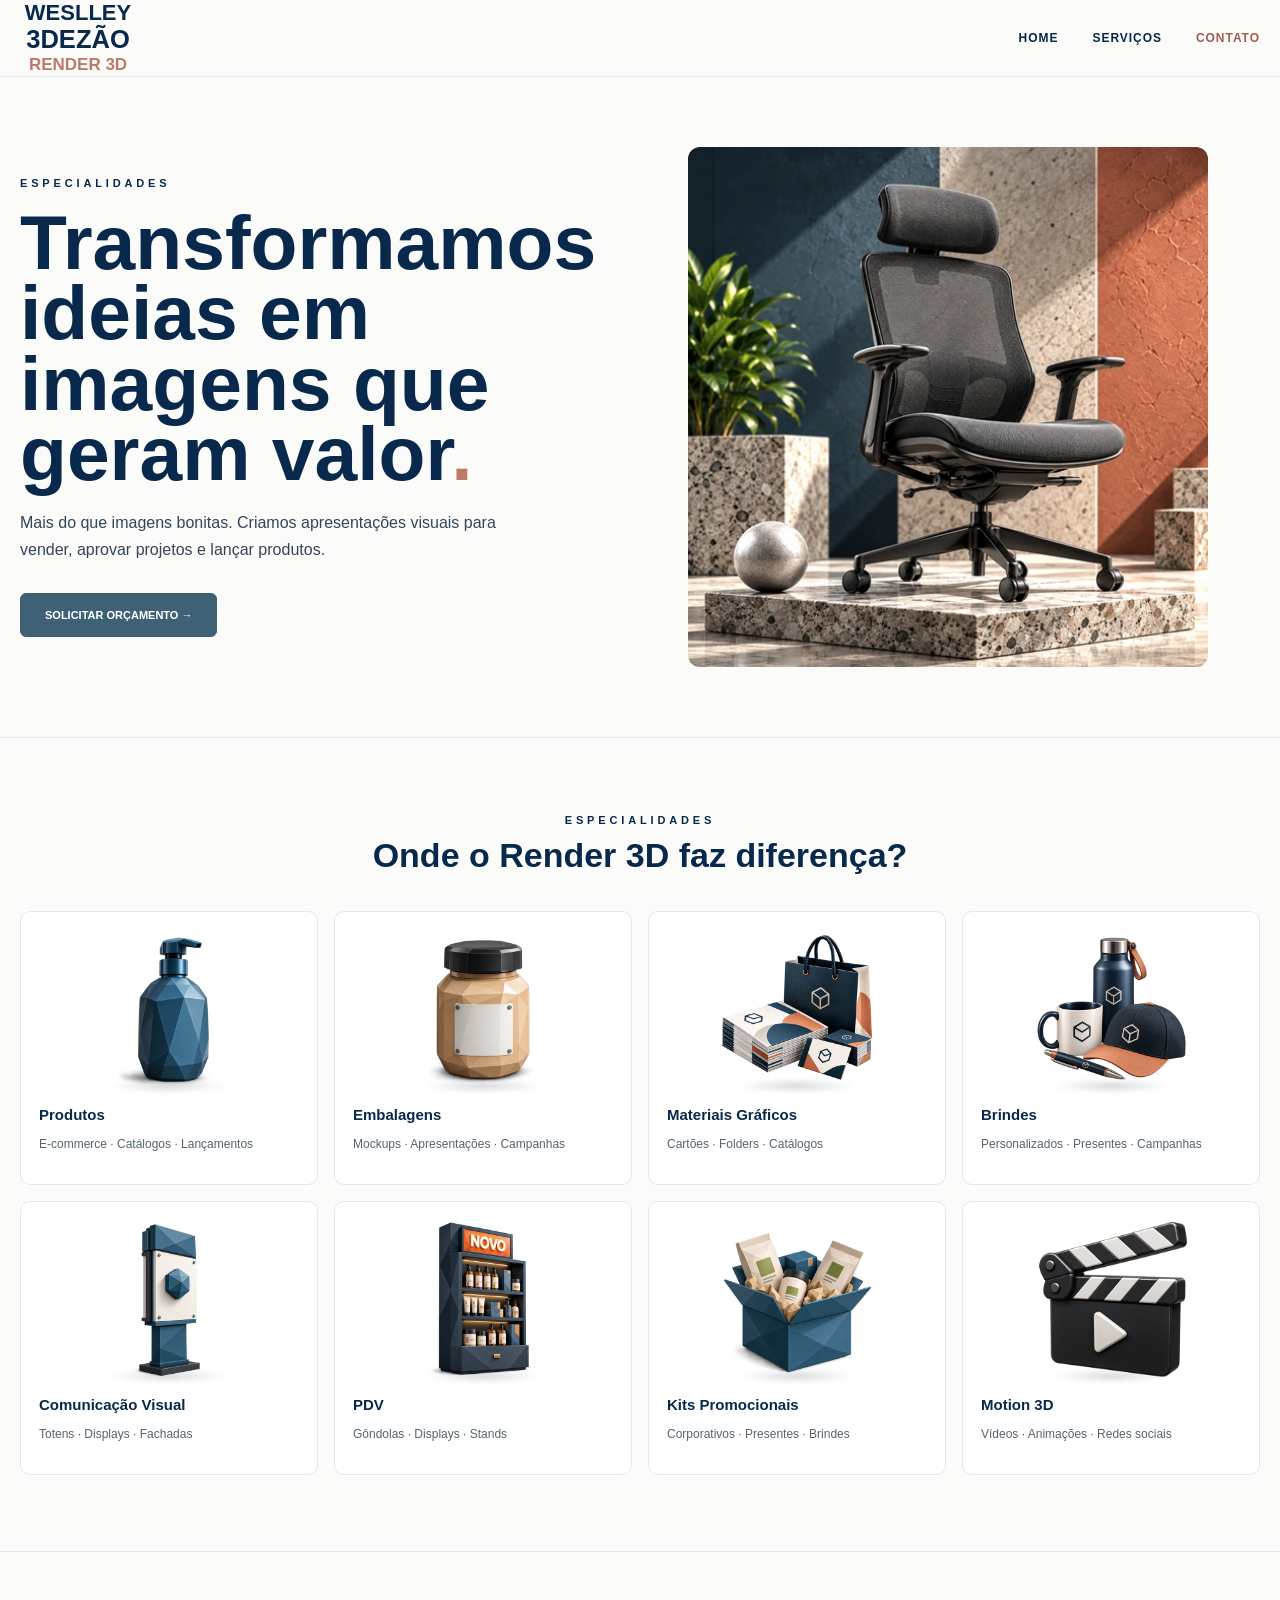
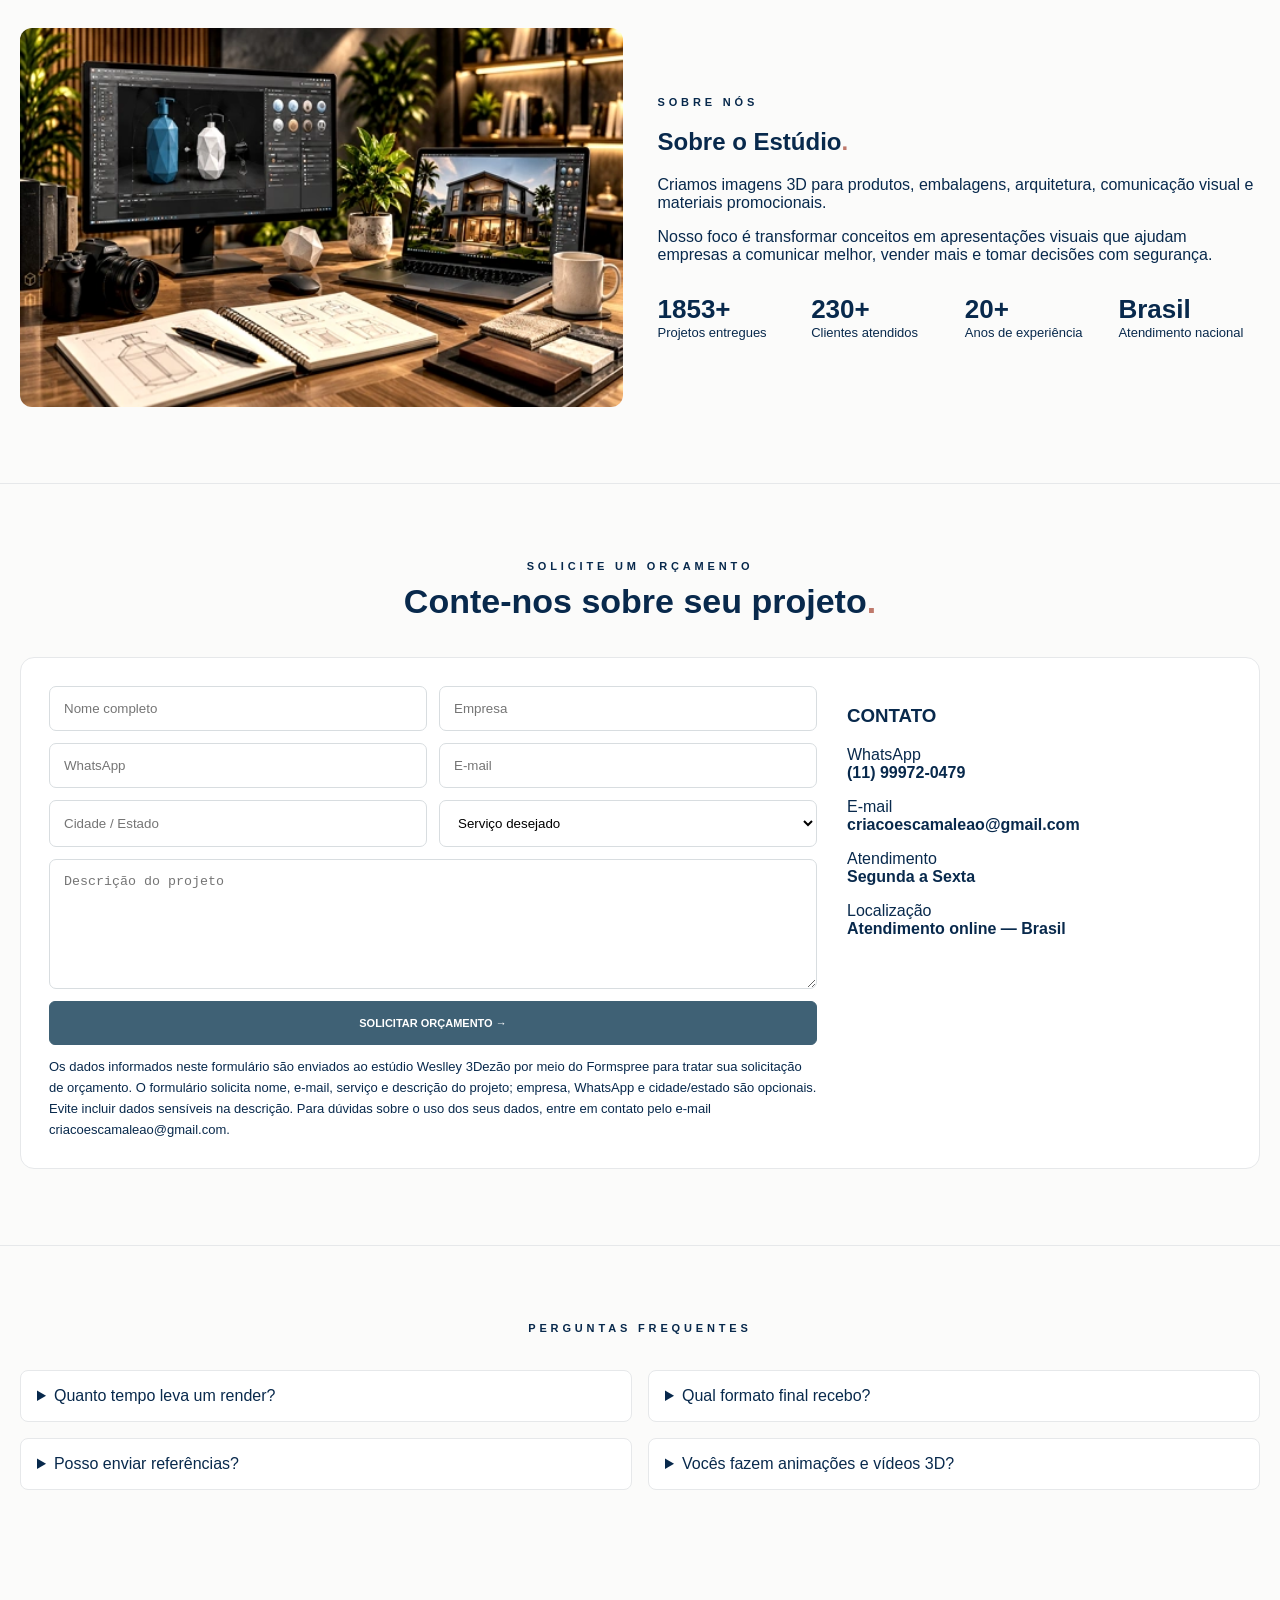
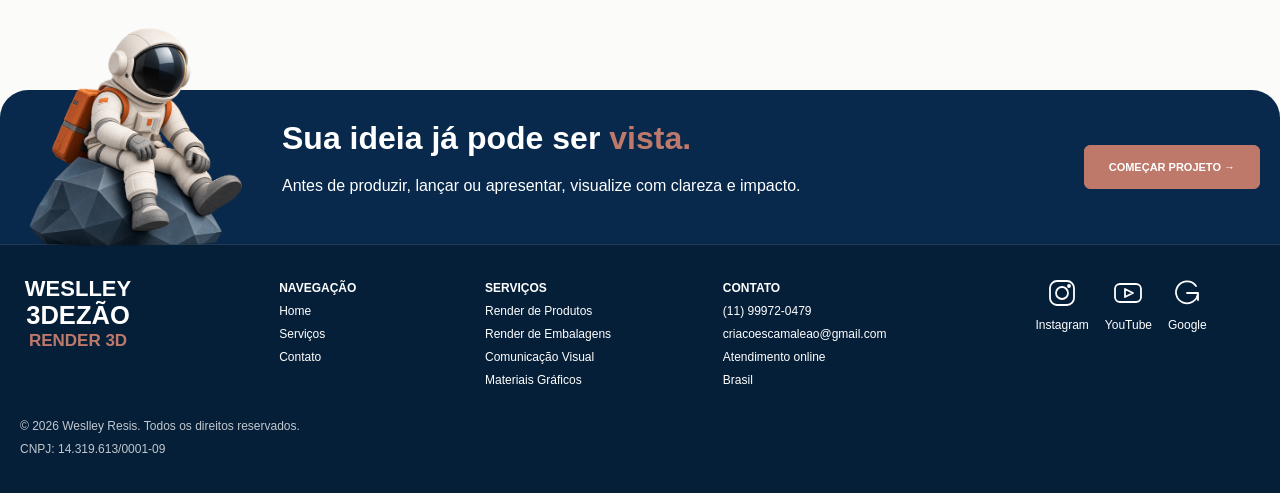
==== commit fe259fa4: "V1.1 — Atualização controlada do site Render 3D" ====
--- a/contato.html
+++ b/contato.html
@@ -21,6 +21,6 @@
 <section id='sobre'><div class='container about'><img class='studio-photo' src='assets/web/estudio-criativo.webp' width='512' height='322' alt='Estúdio criativo com projetos 3D de produtos e arquitetura nas telas' loading="lazy" decoding="async"><div><div class='eyebrow'>SOBRE NÓS</div><h2>Sobre o Estúdio<span class='accent'>.</span></h2><p>Criamos imagens 3D para produtos, embalagens, arquitetura, comunicação visual e materiais promocionais.</p><p>Nosso foco é transformar conceitos em apresentações visuais que ajudam empresas a comunicar melhor, vender mais e tomar decisões com segurança.</p><div class='stats'><div class='stat'><strong>1853+</strong>Projetos entregues</div><div class='stat'><strong>230+</strong>Clientes atendidos</div><div class='stat'><strong>20+</strong>Anos de experiência</div><div class='stat'><strong>Brasil</strong>Atendimento nacional</div></div></div></div></section>
 <!-- Reativar somente com depoimentos reais e autorizados. -->
 <section id='depoimentos' hidden><div class='container'><div class='section-head'><div class='eyebrow'>DEPOIMENTOS</div><h2>O que nossos clientes dizem?</h2></div><div class='grid testimonials'><div class='card'>★★★★★<p>Depoimento provisório do cliente.</p></div><div class='card'>★★★★★<p>Depoimento provisório do cliente.</p></div><div class='card'>★★★★★<p>Depoimento provisório do cliente.</p></div></div></div></section>
-<section id='orcamento'><div class='container'><div class='section-head'><div class='eyebrow'>SOLICITE UM ORÇAMENTO</div><h2>Conte-nos sobre seu projeto<span class='accent'>.</span></h2></div><div class='form-wrap'><form class='form-grid' id='quote-form' action='https://formspree.io/f/xwlvdyza' method='POST' data-endpoint='https://formspree.io/f/xwlvdyza' data-state='ready' aria-busy='false' ><label class='visually-hidden' for='orcamento-nome'>Nome completo</label><input id='orcamento-nome' name='nome' type='text' autocomplete='name' placeholder='Nome completo' required><label class='visually-hidden' for='orcamento-empresa'>Empresa</label><input id='orcamento-empresa' name='empresa' type='text' autocomplete='organization' placeholder='Empresa'><label class='visually-hidden' for='orcamento-whatsapp'>WhatsApp</label><input id='orcamento-whatsapp' name='whatsapp' type='tel' autocomplete='tel' placeholder='WhatsApp'><label class='visually-hidden' for='orcamento-email'>E-mail</label><input id='orcamento-email' name='email' type='email' autocomplete='email' placeholder='E-mail' required><label class='visually-hidden' for='orcamento-localidade'>Cidade / Estado</label><input id='orcamento-localidade' name='localidade' type='text' autocomplete='address-level2' placeholder='Cidade / Estado'><label class='visually-hidden' for='orcamento-servico'>Serviço desejado</label><select id='orcamento-servico' name='servico' required><option value=''>Serviço desejado</option><option>Produto 3D</option><option>Embalagem 3D</option><option>Arquitetura 3D</option><option>PDV</option></select><label class='visually-hidden' for='orcamento-descricao'>Descrição do projeto</label><textarea id='orcamento-descricao' name='descricao' required placeholder='Descrição do projeto'></textarea><input type='hidden' name='_subject' value='Solicitação de orçamento — Weslley 3Dezão'><input type='text' name='_gotcha' class='form-honeypot' tabindex='-1' autocomplete='off' aria-hidden='true'><button type='submit' class='btn primary' style='grid-column:1/-1'>SOLICITAR ORÇAMENTO →</button><p id='quote-status' class='form-status' role='status' aria-live='polite' aria-atomic='true' hidden></p></form><div><h3>CONTATO</h3><p>WhatsApp<br><a href='https://wa.me/5511999720479'><b>(11) 99972-0479</b></a></p><p>E-mail<br><a href='mailto:criacoescamaleao@gmail.com'><b>criacoescamaleao@gmail.com</b></a></p><p>Atendimento<br><b>Segunda a Sexta</b></p><p>Localização<br><b>Atendimento online — Brasil</b></p></div></div></div></section>
+<section id='orcamento'><div class='container'><div class='section-head'><div class='eyebrow'>SOLICITE UM ORÇAMENTO</div><h2>Conte-nos sobre seu projeto<span class='accent'>.</span></h2></div><div class='form-wrap'><form class='form-grid' id='quote-form' aria-describedby='quote-privacy' action='https://formspree.io/f/xwlvdyza' method='POST' data-endpoint='https://formspree.io/f/xwlvdyza' data-state='ready' aria-busy='false' ><label class='visually-hidden' for='orcamento-nome'>Nome completo</label><input id='orcamento-nome' name='nome' type='text' autocomplete='name' placeholder='Nome completo' required><label class='visually-hidden' for='orcamento-empresa'>Empresa</label><input id='orcamento-empresa' name='empresa' type='text' autocomplete='organization' placeholder='Empresa'><label class='visually-hidden' for='orcamento-whatsapp'>WhatsApp</label><input id='orcamento-whatsapp' name='whatsapp' type='tel' autocomplete='tel' placeholder='WhatsApp'><label class='visually-hidden' for='orcamento-email'>E-mail</label><input id='orcamento-email' name='email' type='email' autocomplete='email' placeholder='E-mail' required><label class='visually-hidden' for='orcamento-localidade'>Cidade / Estado</label><input id='orcamento-localidade' name='localidade' type='text' autocomplete='address-level2' placeholder='Cidade / Estado'><label class='visually-hidden' for='orcamento-servico'>Serviço desejado</label><select id='orcamento-servico' name='servico' required><option value=''>Serviço desejado</option><option>Produto 3D</option><option>Embalagem 3D</option><option>Arquitetura 3D</option><option>PDV</option></select><label class='visually-hidden' for='orcamento-descricao'>Descrição do projeto</label><textarea id='orcamento-descricao' name='descricao' required placeholder='Descrição do projeto'></textarea><input type='hidden' name='_subject' value='Solicitação de orçamento — Weslley 3Dezão'><input type='text' name='_gotcha' class='form-honeypot' tabindex='-1' autocomplete='off' aria-hidden='true'><button type='submit' class='btn primary' style='grid-column:1/-1'>SOLICITAR ORÇAMENTO →</button><p id='quote-privacy' style='grid-column:1/-1;font-size:13px;line-height:1.6;margin:0'>Os dados informados neste formulário são enviados ao estúdio Weslley 3Dezão por meio do Formspree para tratar sua solicitação de orçamento. O formulário solicita nome, e-mail, serviço e descrição do projeto; empresa, WhatsApp e cidade/estado são opcionais. Evite incluir dados sensíveis na descrição. Para dúvidas sobre o uso dos seus dados, entre em contato pelo e-mail <a href='mailto:criacoescamaleao@gmail.com'>criacoescamaleao@gmail.com</a>.</p><p id='quote-status' class='form-status' role='status' aria-live='polite' aria-atomic='true' hidden></p></form><div><h3>CONTATO</h3><p>WhatsApp<br><a href='https://wa.me/5511999720479'><b>(11) 99972-0479</b></a></p><p>E-mail<br><a href='mailto:criacoescamaleao@gmail.com'><b>criacoescamaleao@gmail.com</b></a></p><p>Atendimento<br><b>Segunda a Sexta</b></p><p>Localização<br><b>Atendimento online — Brasil</b></p></div></div></div></section>
 <section><div class='container'><div class='section-head'><div class='eyebrow'>PERGUNTAS FREQUENTES</div></div><div class='grid faq'><details><summary>Quanto tempo leva um render?</summary><p>O prazo varia conforme a complexidade do projeto. Após analisarmos o material e as necessidades do trabalho, informamos o prazo de produção junto ao orçamento.</p></details><details><summary>Qual formato final recebo?</summary><p>Entregamos as imagens em alta resolução nos formatos adequados ao projeto, como PNG, JPG ou PSD. Outras resoluções e formatos podem ser definidos conforme a necessidade.</p></details><details><summary>Posso enviar referências?</summary><p>Sim. Referências, desenhos, fotos, medidas, identidade visual e exemplos do resultado desejado ajudam a orientar o projeto e tornam o processo mais preciso.</p></details><details><summary>Vocês fazem animações e vídeos 3D?</summary><p>Sim. Produzimos animações e vídeos 3D para apresentação de produtos, campanhas, lançamentos e conteúdos digitais, com escopo definido conforme cada projeto.</p></details></div></div></section><section class='footer-callout'><div class='container'><div class='cta'><img class='footer-character' src='assets/web/personagem-rodape.webp' alt='' width='512' height='493' loading="lazy" decoding="async"><div class='footer-messages'><div class='footer-message is-active'><h2>Sua ideia já pode ser <span class='accent'>vista.</span></h2><p>Antes de produzir, lançar ou apresentar, visualize com clareza e impacto.</p></div><div class='footer-message' aria-hidden='true'><h2>Do conceito ao render <span class='accent'>final.</span></h2><p>Transformamos ideias em imagens que comunicam, apresentam e valorizam seu projeto.</p></div><div class='footer-message' aria-hidden='true'><h2>Veja antes de <span class='accent'>produzir.</span></h2><p>Antecipe decisões, explore possibilidades e apresente seu projeto com clareza.</p></div><div class='footer-message' aria-hidden='true'><h2>Ideias ganham forma <span class='accent'>aqui.</span></h2><p>Do primeiro conceito à apresentação final, transformamos projetos em experiências visuais.</p></div><div class='footer-message' aria-hidden='true'><h2>Imagine. Visualize. <span class='accent'>Apresente.</span></h2><p>Criamos imagens 3D para transformar conceitos em apresentações claras e impactantes.</p></div><div class='footer-message' aria-hidden='true'><h2>Seu projeto começa a existir antes de ser <span class='accent'>produzido.</span></h2><p>Visualize cada detalhe e apresente sua ideia antes de levá-la ao mundo real.</p></div></div><a class='btn' style='background:var(--accent);border-color:var(--accent)' href='contato.html#orcamento'>COMEÇAR PROJETO →</a></div></div></section></main>
 <footer class='footer'><div class='container footer-grid'><div class='brand'><span class='brand-name'>WESLLEY</span><span class='brand-name'>3DEZÃO</span><small>RENDER 3D</small></div><div><b>NAVEGAÇÃO</b><br><a href='index.html'>Home</a><br><a href='servicos.html'>Serviços</a><br><a href='contato.html'>Contato</a></div><div><b>SERVIÇOS</b><br><a href='servicos.html#render-produtos'>Render de Produtos</a><br><a href='servicos.html#render-embalagens'>Render de Embalagens</a><br><a href='servicos.html#render-comunicacao'>Comunicação Visual</a><br><a href='servicos.html#render-graficos'>Materiais Gráficos</a></div><div><b>CONTATO</b><br><a href='https://wa.me/5511999720479'>(11) 99972-0479</a><br><a href='mailto:criacoescamaleao@gmail.com'>criacoescamaleao@gmail.com</a><br>Atendimento online<br>Brasil</div><div class="footer-social" aria-label="Redes sociais"><a href="https://www.instagram.com/weslley_3dezao" target="_blank" rel="noopener noreferrer"><svg viewBox="0 0 32 32" aria-hidden="true"><rect x="4" y="4" width="24" height="24" rx="7"/><circle cx="16" cy="16" r="6"/><circle cx="23" cy="9" r="1"/></svg><span>Instagram</span></a><a href="https://www.youtube.com/user/wesagnus" target="_blank" rel="noopener noreferrer"><svg viewBox="0 0 32 32" aria-hidden="true"><rect x="3" y="7" width="26" height="18" rx="5"/><path d="m13 12 8 4-8 4z"/></svg><span>YouTube</span></a><a href="https://share.google/EpX15LR1AEANfQe2D" target="_blank" rel="noopener noreferrer"><svg viewBox="0 0 32 32" aria-hidden="true"><path d="M25 9a11 11 0 1 0 2 7H16m11 0v7"/></svg><span>Google</span></a></div></div><p class='container footer-copyright'>© 2026 Weslley Resis. Todos os direitos reservados.<br>CNPJ: 14.319.613/0001-09</p></footer><script src="common.js?v=processo-20261023"></script><script src='home-slideshow.js?v=20261002'></script><script src='contact-form.js?v=formspree-20261023'></script><script src='footer-messages.js?v=20261002'></script></body></html>
--- a/styles.css
+++ b/styles.css
@@ -1,4 +1,4 @@
-:root{--black:#000;--gray:#818079;--blue:#3f6175;--navy:#08294c;--accent:#bf796b;--bg:#fbfbfa;--line:#e6e8ea;--max:1240px}*{box-sizing:border-box}html{scroll-behavior:smooth}body{margin:0;font-family:Arial,Helvetica,sans-serif;color:var(--navy);background:var(--bg)}a{color:inherit;text-decoration:none}.container{width:min(var(--max),calc(100% - 40px));margin:auto}.header{position:sticky;top:0;z-index:20;background:rgba(251,251,250,.94);backdrop-filter:blur(10px);border-bottom:1px solid var(--line)}.nav{height:76px;display:flex;align-items:center;justify-content:space-between;gap:30px}.brand{font-weight:900;line-height:.86;font-size:22px}.brand small{display:block;color:var(--accent);font-size:10px;margin-top:7px}.links{display:flex;gap:34px;font-size:12px;font-weight:800;letter-spacing:.08em}.links a.active,.links a:hover{color:var(--accent)}.hero{min-height:610px;display:grid;grid-template-columns:.85fr 1.15fr;align-items:center;gap:40px;padding:70px 0}.eyebrow{font-size:11px;letter-spacing:.35em;font-weight:800}.hero h1{font-size:clamp(48px,6vw,82px);line-height:.92;margin:18px 0 20px;max-width:620px}.accent{color:var(--accent)}.hero p{max-width:520px;line-height:1.7;color:#334657}.visual{min-height:460px;border:1px dashed #ccd3d7;border-radius:40% 60% 50% 45%;display:grid;place-items:center;background:radial-gradient(circle,#fff 0 42%,#f3f5f5 75%);position:relative}.visual:after{content:'ASSET 3D PROVISÓRIO';font-size:13px;letter-spacing:.2em;color:var(--gray)}.buttons{display:flex;gap:14px;margin-top:30px}.btn{padding:15px 24px;border:1px solid var(--navy);border-radius:6px;font-size:11px;font-weight:800}.btn.primary{background:var(--blue);color:white;border-color:var(--blue)}section{padding:76px 0;border-top:1px solid var(--line)}.section-head{text-align:center;margin-bottom:36px}.section-head h2{font-size:34px;margin:10px 0}.grid{display:grid;gap:16px}.cards-6{grid-template-columns:repeat(6,1fr)}.cards-4{grid-template-columns:repeat(4,1fr)}.card{background:white;border:1px solid var(--line);border-radius:10px;padding:18px;min-height:190px}.placeholder{height:120px;border-radius:8px;background:linear-gradient(135deg,#e9ecec,#d8dfe1);display:grid;place-items:center;color:#74818a;font-size:11px}.card h3{font-size:15px;margin:15px 0 8px}.card p{font-size:12px;line-height:1.6;color:#56646e}.process{grid-template-columns:repeat(7,1fr)}.step{text-align:center}.circle{width:56px;height:56px;border-radius:50%;margin:0 auto 12px;background:#e4e8e9;display:grid;place-items:center;font-weight:900}.gallery{grid-template-columns:repeat(5,1fr)}.gallery .placeholder{height:180px}.applications{grid-template-columns:repeat(7,1fr);text-align:center}.icon{font-size:28px;margin-bottom:10px}.cta{background:var(--navy);color:white;border-radius:22px;padding:45px;display:flex;align-items:center;justify-content:space-between;gap:30px}.cta h2{font-size:34px;margin:0}.footer{background:#061f38;color:white;padding:42px 0}.footer-grid{display:grid;grid-template-columns:1.5fr repeat(3,1fr);gap:30px;font-size:12px;line-height:1.9}.service-band{display:grid;grid-template-columns:1fr 2fr;gap:18px;background:white;border:1px solid var(--line);border-radius:12px;padding:12px;margin-bottom:16px}.service-band:nth-child(even){grid-template-columns:2fr 1fr}.service-band:nth-child(even) .service-copy{order:2}.service-images{display:grid;grid-template-columns:repeat(3,1fr);gap:8px}.service-images .placeholder{height:190px}.service-copy{padding:20px}.service-copy ul{padding-left:18px;line-height:1.8;font-size:13px}.specialties{grid-template-columns:repeat(4,1fr)}.about{display:grid;grid-template-columns:1fr 1fr;gap:35px;align-items:center}.about .placeholder{height:360px}.stats{display:grid;grid-template-columns:repeat(4,1fr);gap:12px;margin-top:30px}.stat{font-size:13px}.stat strong{font-size:26px;display:block}.testimonials{grid-template-columns:repeat(3,1fr)}.form-wrap{display:grid;grid-template-columns:2fr 1fr;gap:30px;background:white;border:1px solid var(--line);border-radius:14px;padding:28px}.form-grid{display:grid;grid-template-columns:1fr 1fr;gap:12px}input,select,textarea{width:100%;padding:14px;border:1px solid #d8dde0;border-radius:7px;background:white}textarea{grid-column:1/-1;min-height:130px}.faq{grid-template-columns:1fr 1fr}.faq details{background:white;border:1px solid var(--line);padding:16px;border-radius:8px}.reference-note{background:#fff6f2;border-left:4px solid var(--accent);padding:14px 18px;margin:20px 0;font-size:13px}@media(max-width:900px){.links{gap:16px}.hero{grid-template-columns:1fr}.visual{min-height:330px}.cards-6,.cards-4,.specialties{grid-template-columns:repeat(2,1fr)}.process,.applications{grid-template-columns:repeat(4,1fr)}.gallery{grid-template-columns:repeat(2,1fr)}.service-band,.service-band:nth-child(even),.about,.form-wrap{grid-template-columns:1fr}.service-band:nth-child(even) .service-copy{order:0}.footer-grid{grid-template-columns:1fr 1fr}}@media(max-width:600px){.container{width:min(100% - 28px,var(--max))}.nav{height:auto;padding:18px 0;align-items:flex-start}.links{gap:10px;font-size:10px}.hero{padding:45px 0;min-height:auto}.hero h1{font-size:46px}.buttons{flex-direction:column}.cards-6,.cards-4,.specialties,.process,.applications,.gallery,.testimonials,.stats,.faq,.footer-grid{grid-template-columns:1fr}.service-images{grid-template-columns:1fr}.cta{align-items:flex-start;flex-direction:column}.form-grid{grid-template-columns:1fr}textarea{grid-column:auto}}
+:root{--black:#000;--gray:#818079;--blue:#3f6175;--navy:#08294c;--accent:#bf796b;--bg:#fbfbfa;--line:#e6e8ea;--max:1240px}*{box-sizing:border-box}html{scroll-behavior:smooth}body{margin:0;font-family:Arial,Helvetica,sans-serif;color:var(--navy);background:var(--bg)}a{color:inherit;text-decoration:none}.container{width:min(var(--max),calc(100% - 40px));margin:auto}.header{position:sticky;top:0;z-index:20;background:rgba(251,251,250,.94);backdrop-filter:blur(10px);border-bottom:1px solid var(--line)}.nav{height:76px;display:flex;align-items:center;justify-content:space-between;gap:30px}.brand{font-weight:900;line-height:.86;font-size:22px}.brand small{display:block;color:var(--accent);font-size:10px;margin-top:7px}.links{display:flex;gap:34px;font-size:12px;font-weight:800;letter-spacing:.08em}.links a.active,.links a:hover{color:#a25c50}.hero{min-height:610px;display:grid;grid-template-columns:.85fr 1.15fr;align-items:center;gap:40px;padding:70px 0}.eyebrow{font-size:11px;letter-spacing:.35em;font-weight:800}.hero h1{font-size:clamp(48px,6vw,82px);line-height:.92;margin:18px 0 20px;max-width:620px}.accent{color:var(--accent)}.hero p{max-width:520px;line-height:1.7;color:#334657}.visual{min-height:460px;border:1px dashed #ccd3d7;border-radius:40% 60% 50% 45%;display:grid;place-items:center;background:radial-gradient(circle,#fff 0 42%,#f3f5f5 75%);position:relative}.visual:after{content:'ASSET 3D PROVISÓRIO';font-size:13px;letter-spacing:.2em;color:var(--gray)}.buttons{display:flex;gap:14px;margin-top:30px}.btn{padding:15px 24px;border:1px solid var(--navy);border-radius:6px;font-size:11px;font-weight:800}.btn.primary{background:var(--blue);color:white;border-color:var(--blue)}section{padding:76px 0;border-top:1px solid var(--line)}.section-head{text-align:center;margin-bottom:36px}.section-head h2{font-size:34px;margin:10px 0}.grid{display:grid;gap:16px}.cards-6{grid-template-columns:repeat(6,1fr)}.cards-4{grid-template-columns:repeat(4,1fr)}.card{background:white;border:1px solid var(--line);border-radius:10px;padding:18px;min-height:190px}.placeholder{height:120px;border-radius:8px;background:linear-gradient(135deg,#e9ecec,#d8dfe1);display:grid;place-items:center;color:#74818a;font-size:11px}.card h3{font-size:15px;margin:15px 0 8px}.card p{font-size:12px;line-height:1.6;color:#56646e}.process{grid-template-columns:repeat(7,1fr)}.step{text-align:center}.circle{width:56px;height:56px;border-radius:50%;margin:0 auto 12px;background:#e4e8e9;display:grid;place-items:center;font-weight:900}.gallery{grid-template-columns:repeat(5,1fr)}.gallery .placeholder{height:180px}.applications{grid-template-columns:repeat(7,1fr);text-align:center}.icon{font-size:28px;margin-bottom:10px}.cta{background:var(--navy);color:white;border-radius:22px;padding:45px;display:flex;align-items:center;justify-content:space-between;gap:30px}.cta h2{font-size:34px;margin:0}.footer{background:#061f38;color:white;padding:42px 0}.footer-grid{display:grid;grid-template-columns:1.5fr repeat(3,1fr);gap:30px;font-size:12px;line-height:1.9}.service-band{display:grid;grid-template-columns:1fr 2fr;gap:18px;background:white;border:1px solid var(--line);border-radius:12px;padding:12px;margin-bottom:16px}.service-band:nth-child(even){grid-template-columns:2fr 1fr}.service-band:nth-child(even) .service-copy{order:2}.service-images{display:grid;grid-template-columns:repeat(3,1fr);gap:8px}.service-images .placeholder{height:190px}.service-copy{padding:20px}.service-copy ul{padding-left:18px;line-height:1.8;font-size:13px}.specialties{grid-template-columns:repeat(4,1fr)}.about{display:grid;grid-template-columns:1fr 1fr;gap:35px;align-items:center}.about .placeholder{height:360px}.stats{display:grid;grid-template-columns:repeat(4,1fr);gap:12px;margin-top:30px}.stat{font-size:13px}.stat strong{font-size:26px;display:block}.testimonials{grid-template-columns:repeat(3,1fr)}.form-wrap{display:grid;grid-template-columns:2fr 1fr;gap:30px;background:white;border:1px solid var(--line);border-radius:14px;padding:28px}.form-grid{display:grid;grid-template-columns:1fr 1fr;gap:12px}input,select,textarea{width:100%;padding:14px;border:1px solid #d8dde0;border-radius:7px;background:white}textarea{grid-column:1/-1;min-height:130px}.faq{grid-template-columns:1fr 1fr}.faq details{background:white;border:1px solid var(--line);padding:16px;border-radius:8px}.reference-note{background:#fff6f2;border-left:4px solid var(--accent);padding:14px 18px;margin:20px 0;font-size:13px}@media(max-width:900px){.links{gap:16px}.hero{grid-template-columns:1fr}.visual{min-height:330px}.cards-6,.cards-4,.specialties{grid-template-columns:repeat(2,1fr)}.process,.applications{grid-template-columns:repeat(4,1fr)}.gallery{grid-template-columns:repeat(2,1fr)}.service-band,.service-band:nth-child(even),.about,.form-wrap{grid-template-columns:1fr}.service-band:nth-child(even) .service-copy{order:0}.footer-grid{grid-template-columns:1fr 1fr}}@media(max-width:600px){.container{width:min(100% - 28px,var(--max))}.nav{height:auto;padding:18px 0;align-items:flex-start}.links{gap:10px;font-size:10px}.hero{padding:45px 0;min-height:auto}.hero h1{font-size:46px}.buttons{flex-direction:column}.cards-6,.cards-4,.specialties,.process,.applications,.gallery,.testimonials,.stats,.faq,.footer-grid{grid-template-columns:1fr}.service-images{grid-template-columns:1fr}.cta{align-items:flex-start;flex-direction:column}.form-grid{grid-template-columns:1fr}textarea{grid-column:auto}}
 
 .cards-6 .category-icon{display:block;width:100%;height:140px;object-fit:contain;object-position:center;margin:0 auto}.cards-6 .card{min-width:0}
 
